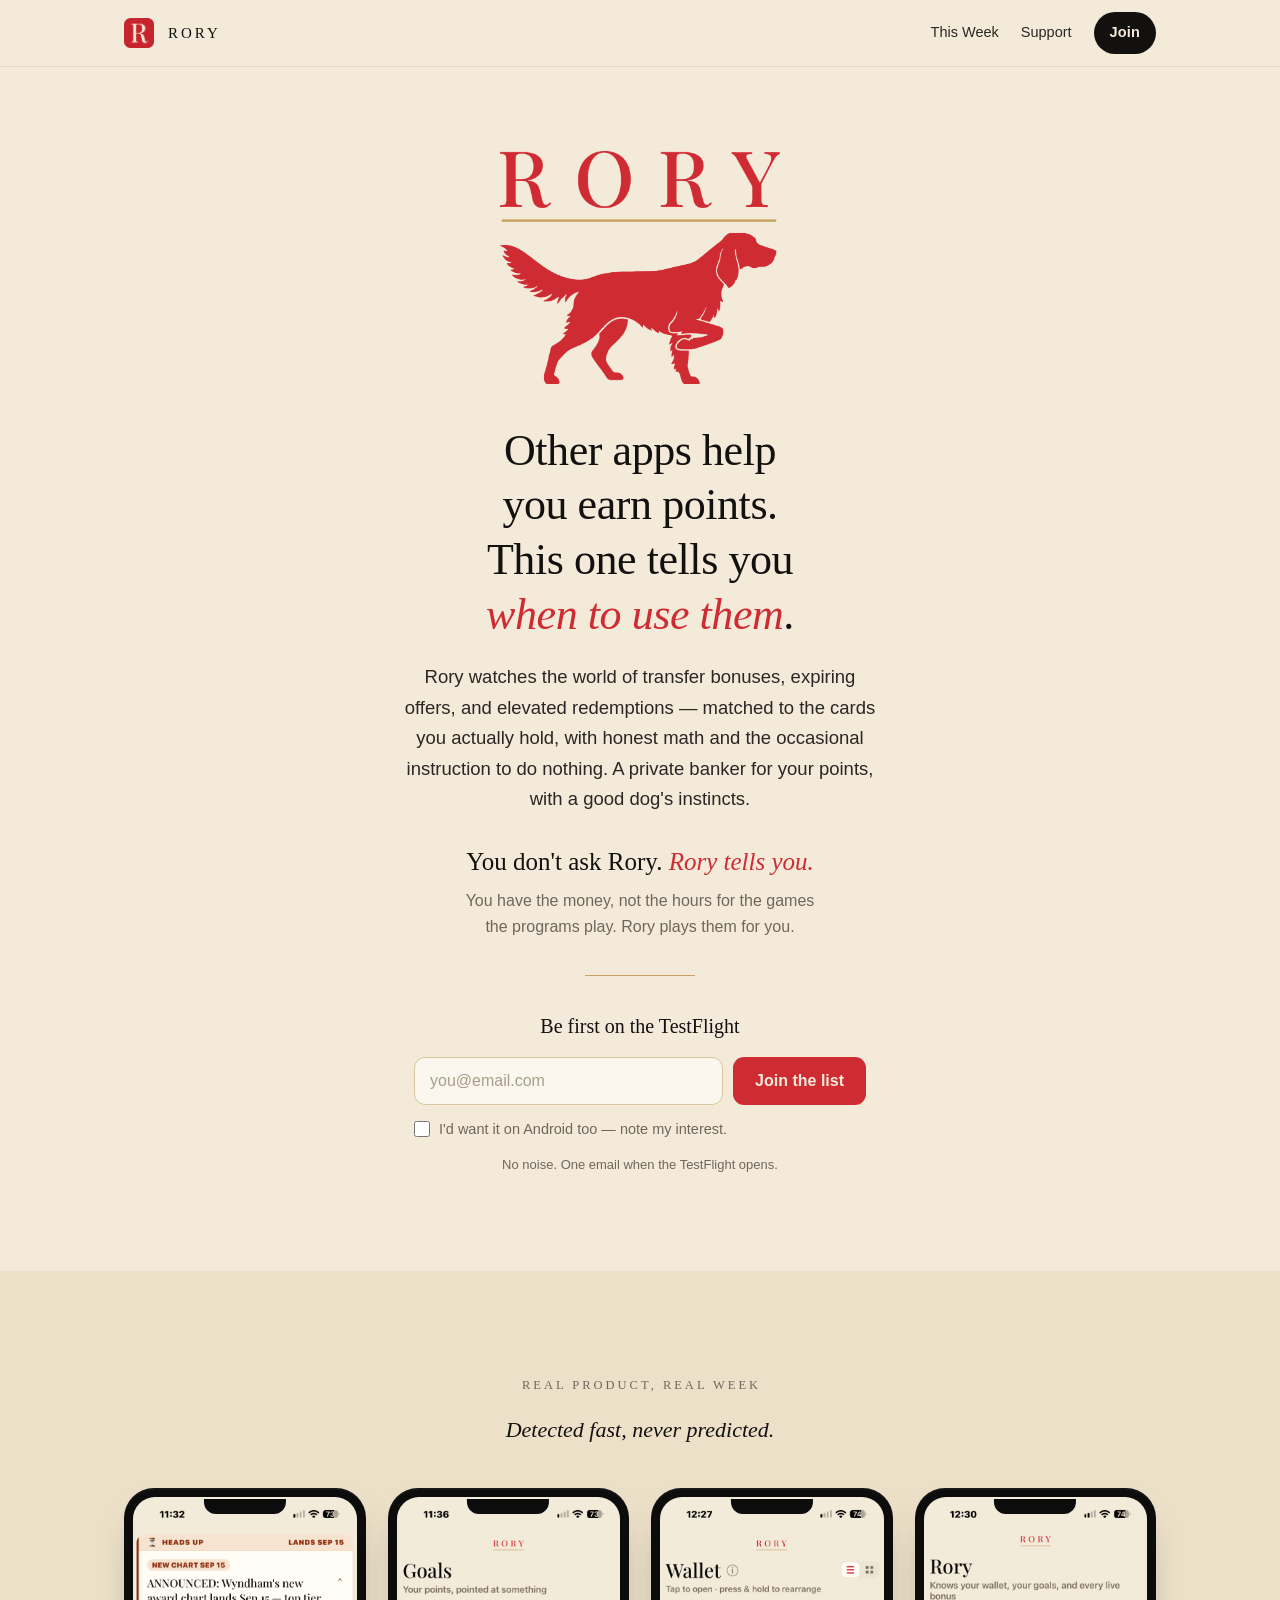
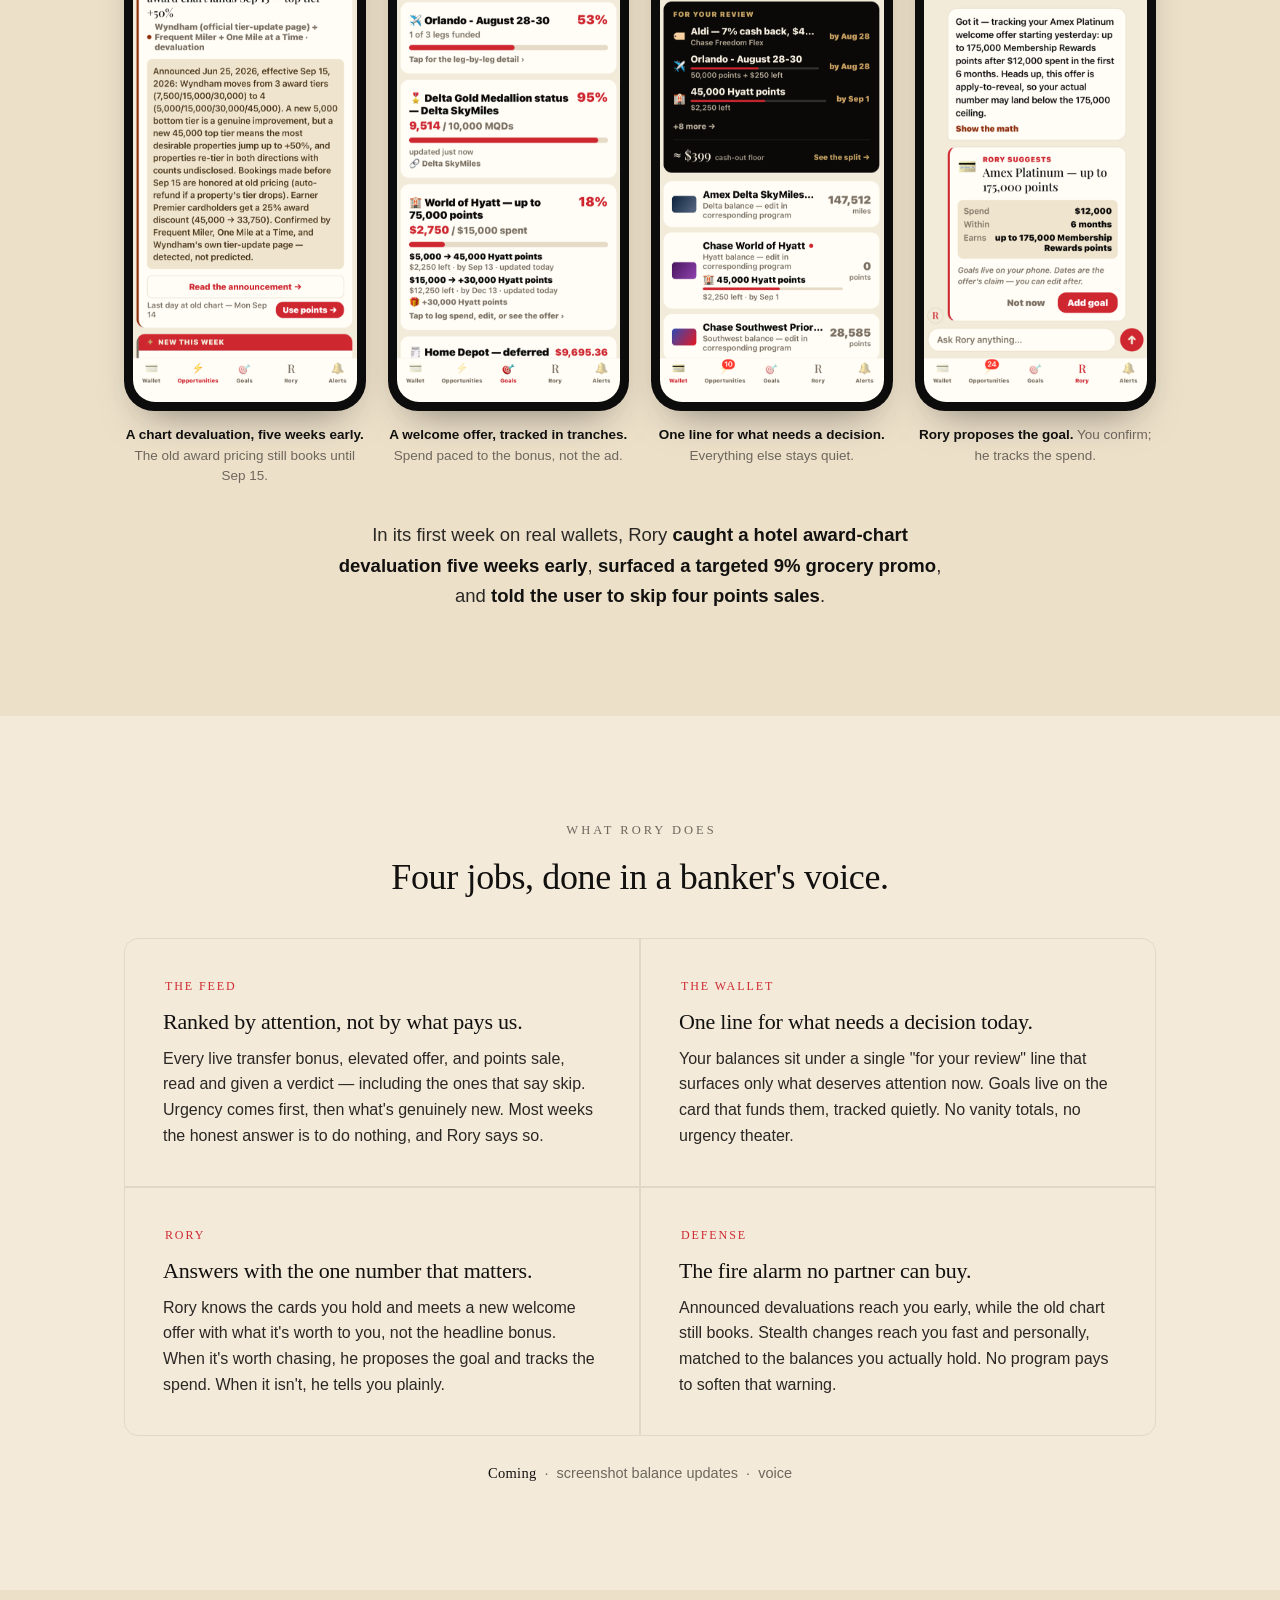
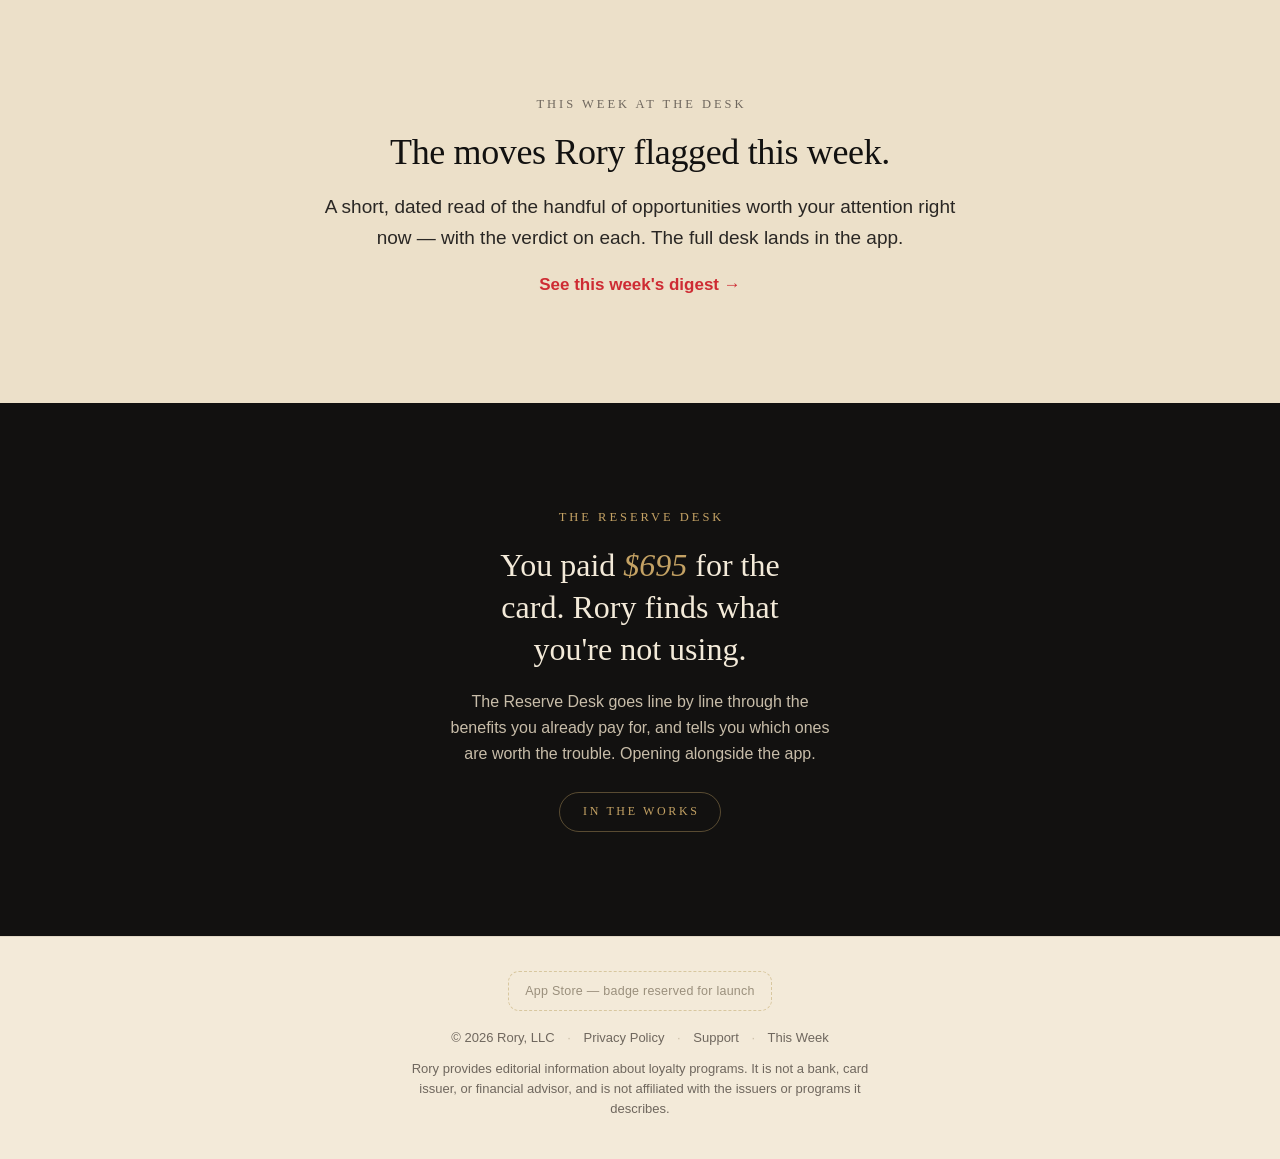
==== index.html @ 973e4d37 "Proof strip: real product screenshots replace the four placeholders Swap the .phone.ph placeholder t" ====
<!doctype html>
<html lang="en">
<head>
<meta charset="utf-8">
<meta name="viewport" content="width=device-width, initial-scale=1">
<script>document.documentElement.className += ' js';</script>
<title>RORY — Other apps help you earn points. This one tells you when to use them.</title>
<meta name="description" content="Rory is a private banker for your credit-card points: one honest line for what needs a decision today, verdicts that include 'skip', and early warning when a program devalues. Coming soon to iPhone.">
<link rel="canonical" href="https://rorypoints.com/">

<!-- Open Graph / social -->
<meta property="og:type" content="website">
<meta property="og:site_name" content="Rory">
<meta property="og:url" content="https://rorypoints.com/">
<meta property="og:title" content="Other apps help you earn points. This one tells you when to use them.">
<meta property="og:description" content="A private banker for your points. Honest verdicts — including the instruction to do nothing — matched to the cards you actually hold.">
<meta property="og:image" content="https://rorypoints.com/assets/crest.png">
<meta property="og:image:alt" content="The RORY crest — an Irish Setter above a gold rule.">
<meta name="twitter:card" content="summary">
<meta name="twitter:title" content="RORY — when to use your points, not just how to earn them">
<meta name="twitter:description" content="Honest, wallet-matched alerts about the best moments to use your points — and when to skip. Coming soon to iPhone.">
<meta name="twitter:image" content="https://rorypoints.com/assets/crest.png">
<meta name="theme-color" content="#F3EAD9">

<link rel="icon" type="image/png" sizes="32x32" href="assets/favicon-32.png">
<link rel="icon" type="image/png" sizes="512x512" href="assets/favicon-512.png">
<link rel="apple-touch-icon" href="assets/apple-touch-icon.png">
<link rel="stylesheet" href="assets/site.css">
</head>
<body>

<header class="topbar">
  <div class="wrap">
    <a class="brandmark" href="/"><img src="assets/favicon-512.png" alt="">Rory</a>
    <nav class="topnav">
      <a class="plain" href="this-week/">This Week</a>
      <a class="plain" href="support.html">Support</a>
      <a class="cta" href="#join">Join</a>
    </nav>
  </div>
</header>

<main>

  <!-- ── Hero ─────────────────────────────────────────────────── -->
  <section class="band hero">
    <div class="wrap">
      <img class="crest" src="assets/crest.png" alt="RORY — the Irish Setter crest">
      <h1>Other apps help you earn points.<br>This one tells you <em>when to use them</em>.</h1>
      <p class="banker">Rory watches the world of transfer bonuses, expiring offers, and elevated redemptions — matched to the cards you actually hold, with honest math and the occasional instruction to do nothing. A private banker for your points, with a good dog's instincts.</p>
      <p class="tell">You don't ask Rory. <em>Rory tells you.</em></p>
      <p class="navigator">You have the money, not the hours for the games the programs play. Rory plays them for you.</p>

      <div class="goldrule"></div>

      <form class="capture" id="join" data-source="hero" novalidate>
        <div class="cap-head">Be first on the TestFlight</div>
        <div class="row">
          <input type="email" name="email" placeholder="you@email.com" autocomplete="email" aria-label="Email address" required>
          <button type="submit">Join the list</button>
        </div>
        <label class="check">
          <input type="checkbox" name="android">
          <span>I'd want it on Android too — note my interest.</span>
        </label>
        <p class="fineprint">No noise. One email when the TestFlight opens.</p>
        <p class="msg" role="status" aria-live="polite"></p>
      </form>
    </div>
  </section>

  <!-- ── Proof strip ──────────────────────────────────────────── -->
  <section class="band band--alt proof reveal" id="proof">
    <div class="wrap">
      <p class="eyebrow" style="text-align:center">Real product, real week</p>
      <p class="fence">Detected fast, never predicted.</p>

      <div class="shots">
        <div class="shot"><figure>
          <div class="phone"><img src="assets/shot-heads-up.png" alt="Rory Heads Up card — Wyndham's new award chart detected five weeks early, top tier up 50%" loading="lazy" width="640" height="1390"></div>
          <figcaption><b>A chart devaluation, five weeks early.</b> The old award pricing still books until Sep&nbsp;15.</figcaption>
        </figure></div>
        <div class="shot"><figure>
          <div class="phone"><img src="assets/shot-goals.png" alt="Rory Goals screen — a World of Hyatt welcome offer tracked as two spend tranches" loading="lazy" width="640" height="1390"></div>
          <figcaption><b>A welcome offer, tracked in tranches.</b> Spend paced to the bonus, not the ad.</figcaption>
        </figure></div>
        <div class="shot"><figure>
          <div class="phone"><img src="assets/shot-wallet.png" alt="Rory Wallet screen — the For Your Review attention stack with a cash-out floor" loading="lazy" width="640" height="1390"></div>
          <figcaption><b>One line for what needs a decision.</b> Everything else stays quiet.</figcaption>
        </figure></div>
        <div class="shot"><figure>
          <div class="phone"><img src="assets/shot-rory.png" alt="Rory chat — Rory proposes an Amex Platinum welcome-offer goal on a ConfirmCard" loading="lazy" width="640" height="1390"></div>
          <figcaption><b>Rory proposes the goal.</b> You confirm; he tracks the spend.</figcaption>
        </figure></div>
      </div>

      <p class="story">In its first week on real wallets, Rory <b>caught a hotel award-chart devaluation five weeks early</b>, <b>surfaced a targeted 9% grocery promo</b>, and <b>told the user to skip four points sales</b>.</p>
    </div>
  </section>

  <!-- ── Feature blocks ───────────────────────────────────────── -->
  <section class="band reveal" id="features">
    <div class="wrap">
      <p class="eyebrow" style="text-align:center">What Rory does</p>
      <h2 style="text-align:center">Four jobs, done in a banker's voice.</h2>

      <div class="features">
        <div class="feature">
          <div class="k">The Feed</div>
          <h3>Ranked by attention, not by what pays us.</h3>
          <p>Every live transfer bonus, elevated offer, and points sale, read and given a verdict — including the ones that say skip. Urgency comes first, then what's genuinely new. Most weeks the honest answer is to do nothing, and Rory says so.</p>
        </div>
        <div class="feature">
          <div class="k">The Wallet</div>
          <h3>One line for what needs a decision today.</h3>
          <p>Your balances sit under a single "for your review" line that surfaces only what deserves attention now. Goals live on the card that funds them, tracked quietly. No vanity totals, no urgency theater.</p>
        </div>
        <div class="feature">
          <div class="k">Rory</div>
          <h3>Answers with the one number that matters.</h3>
          <p>Rory knows the cards you hold and meets a new welcome offer with what it's worth to you, not the headline bonus. When it's worth chasing, he proposes the goal and tracks the spend. When it isn't, he tells you plainly.</p>
        </div>
        <div class="feature">
          <div class="k">Defense</div>
          <h3>The fire alarm no partner can buy.</h3>
          <p>Announced devaluations reach you early, while the old chart still books. Stealth changes reach you fast and personally, matched to the balances you actually hold. No program pays to soften that warning.</p>
        </div>
      </div>

      <p class="soon"><b>Coming</b> &nbsp;·&nbsp; screenshot balance updates &nbsp;·&nbsp; voice</p>
    </div>
  </section>

  <!-- ── This-week band ───────────────────────────────────────── -->
  <section class="band band--alt deskband reveal">
    <div class="wrap">
      <p class="eyebrow">This week at the desk</p>
      <h2>The moves Rory flagged this week.</h2>
      <p class="lede" style="margin:0 auto">A short, dated read of the handful of opportunities worth your attention right now — with the verdict on each. The full desk lands in the app.</p>
      <a class="go" href="this-week/">See this week's digest →</a>
    </div>
  </section>

  <!-- ── Reserve Desk tease ───────────────────────────────────── -->
  <section class="band band--ink reserve reveal">
    <div class="wrap">
      <p class="eyebrow">The Reserve Desk</p>
      <p class="receipt">You paid <em>$695</em> for the card. Rory finds what you're not using.</p>
      <p class="note">The Reserve Desk goes line by line through the benefits you already pay for, and tells you which ones are worth the trouble. Opening alongside the app.</p>
      <span class="tag">In the works</span>
    </div>
  </section>

</main>

<footer>
  <div class="badge-slot" aria-hidden="true">App Store — badge reserved for launch</div>
  <div class="links">
    &copy; 2026 Rory, LLC
    <span class="sep">·</span> <a href="privacy.html">Privacy Policy</a>
    <span class="sep">·</span> <a href="support.html">Support</a>
    <span class="sep">·</span> <a href="this-week/">This Week</a>
  </div>
  <p class="disclaimer">Rory provides editorial information about loyalty programs. It is not a bank, card issuer, or financial advisor, and is not affiliated with the issuers or programs it describes.</p>
</footer>

<script src="assets/site.js"></script>
</body>
</html>
---- assets/site.css ----
/* Rory — rorypoints.com shared styles (site v2).
   Palette is the sealed brand set (do not recolor brand elements): crimson / ink / cream / gold.
   One committed light look, matching the brand book and the app. Banker voice, quiet confidence. */

:root{
  --crimson:#CE2B33; --crimson-deep:#A81F26;
  --ink:#121110; --cream:#F3EAD9; --cream-2:#ECE0C9; --paper:#FBF7EE;
  --gold:#C4A264; --gold-line:#D8C79F;
  --body:#2a2724; --muted:#6f675e; --line:#e2d8c6;
  --amber:#8A5E10; --amber-bg:#F7E8C6; --amber-line:#E4C783;
  --green:#3f6b46;
  --serif:'Didot','Bodoni 72','Bodoni MT','Playfair Display',Georgia,serif;
  --sans:-apple-system,BlinkMacSystemFont,'Helvetica Neue','Segoe UI',Arial,sans-serif;
  --wrap:1080px; --read:62ch;
  --r:14px;
}

*{box-sizing:border-box;margin:0;padding:0}
html{-webkit-text-size-adjust:100%}
body{
  background:var(--cream);color:var(--body);
  font-family:var(--sans);font-size:17px;line-height:1.65;
  -webkit-font-smoothing:antialiased;text-rendering:optimizeLegibility;
  display:flex;flex-direction:column;min-height:100vh;
}
img{max-width:100%;display:block}
a{color:var(--crimson);text-decoration:none}
a:hover{text-decoration:underline}
:focus-visible{outline:2.5px solid var(--crimson);outline-offset:2px;border-radius:4px}

/* ── Rhythm helpers ─────────────────────────────────────────────── */
.wrap{width:100%;max-width:var(--wrap);margin:0 auto;padding:0 24px}
.band{padding:clamp(56px,9vw,104px) 0}
.band--alt{background:var(--cream-2)}
.band--ink{background:var(--ink);color:#e9e0d1}
.eyebrow{font-family:var(--serif);letter-spacing:.24em;text-indent:.24em;
  text-transform:uppercase;font-size:12.5px;color:var(--muted);margin-bottom:16px}
.band--ink .eyebrow{color:var(--gold)}
h1,h2,h3{font-family:var(--serif);font-weight:400;color:var(--ink);line-height:1.22;
  text-wrap:balance;letter-spacing:-.01em}
.band--ink h2,.band--ink h3{color:#F3EAD9}
h2{font-size:clamp(25px,3.7vw,36px);margin-bottom:16px}
h3{font-size:clamp(19px,2.3vw,22px);margin-bottom:8px}
em{font-style:italic;color:var(--crimson)}
.band--ink em{color:var(--gold)}
.lede{font-size:clamp(16px,2vw,19px);max-width:var(--read);color:var(--body)}
.band--ink .lede{color:#d8cdba}

/* ── Top bar ────────────────────────────────────────────────────── */
.topbar{position:sticky;top:0;z-index:20;background:rgba(243,234,217,.86);
  backdrop-filter:saturate(1.1) blur(8px);border-bottom:1px solid var(--line)}
.topbar .wrap{display:flex;align-items:center;justify-content:space-between;
  gap:16px;padding-top:12px;padding-bottom:12px}
.brandmark{display:flex;align-items:center;gap:11px;color:var(--ink);font-family:var(--serif);
  letter-spacing:.2em;text-indent:.2em;font-size:15px;text-transform:uppercase}
.brandmark:hover{text-decoration:none}
.brandmark img{width:30px;height:auto}
.topnav{display:flex;align-items:center;gap:22px;font-size:14.5px}
.topnav a{color:var(--body)}
.topnav .cta{background:var(--ink);color:var(--cream);padding:9px 16px;border-radius:999px;
  font-weight:600;letter-spacing:.01em}
.topnav .cta:hover{background:#000;text-decoration:none}
@media(max-width:560px){.topnav .plain{display:none}}

/* ── Hero ───────────────────────────────────────────────────────── */
.hero{text-align:center;padding:clamp(48px,8vw,84px) 0 clamp(40px,6vw,64px)}
.hero .crest{width:min(280px,66vw);margin:0 auto clamp(28px,4vw,40px)}
.hero h1{font-size:clamp(28px,5vw,44px);line-height:1.24;margin:0 auto 20px;max-width:16ch}
.hero .banker{max-width:46ch;margin:0 auto;color:var(--body);font-size:clamp(16px,2.2vw,18.5px)}
.hero .tell{font-family:var(--serif);font-size:clamp(19px,3vw,25px);color:var(--ink);
  margin:26px auto 6px;max-width:30ch;text-wrap:balance}
.hero .tell em{font-style:italic;color:var(--crimson)}
.hero .navigator{max-width:40ch;margin:0 auto 4px;color:var(--muted);font-size:16px}
.goldrule{width:110px;height:1px;background:var(--gold);margin:34px auto}

/* ── Capture form ───────────────────────────────────────────────── */
.capture{max-width:452px;margin:0 auto;text-align:left}
.capture .cap-head{font-family:var(--serif);font-size:20px;color:var(--ink);
  text-align:center;margin-bottom:14px}
.capture .row{display:flex;gap:10px}
.capture input[type=email]{flex:1;min-width:0;font-family:var(--sans);font-size:16px;
  padding:14px 15px;border:1px solid var(--gold-line);border-radius:11px;background:var(--paper);
  color:var(--ink)}
.capture input[type=email]::placeholder{color:#a99e8c}
.capture input[type=email]:focus{outline:none;border-color:var(--crimson);
  box-shadow:0 0 0 3px rgba(206,43,51,.14)}
.capture button{white-space:nowrap;font-family:var(--sans);font-weight:600;font-size:16px;
  color:var(--cream);background:var(--crimson);border:0;border-radius:11px;padding:14px 22px;
  cursor:pointer;transition:background .15s ease}
.capture button:hover{background:var(--crimson-deep)}
.capture button:disabled{opacity:.55;cursor:default}
.capture .check{display:flex;align-items:flex-start;gap:9px;margin-top:13px;
  font-size:14.5px;color:var(--muted);cursor:pointer}
.capture .check input{margin-top:3px;accent-color:var(--crimson);width:16px;height:16px;flex:none}
.capture .fineprint{font-size:13px;color:var(--muted);text-align:center;margin-top:12px}
.capture .msg{margin-top:14px;font-size:15px;text-align:center;min-height:1.2em}
.capture .msg.ok{color:var(--green);font-weight:600}
.capture .msg.err{color:var(--crimson-deep)}
.capture.done .row,.capture.done .check,.capture.done .fineprint{display:none}
@media(max-width:460px){.capture .row{flex-direction:column}}

/* ── Proof strip ────────────────────────────────────────────────── */
.proof .fence{font-family:var(--serif);font-style:italic;font-size:clamp(18px,2.6vw,22px);
  color:var(--ink);text-align:center;margin:0 auto 6px}
.shots{display:grid;grid-template-columns:repeat(4,1fr);gap:22px;margin:40px 0 8px}
@media(max-width:900px){.shots{grid-template-columns:repeat(2,1fr);gap:26px}}
@media(max-width:480px){.shots{grid-template-columns:1fr;max-width:300px;margin-inline:auto}}
.shot figure{display:flex;flex-direction:column;gap:0}
.phone{position:relative;border-radius:30px;background:#0c0c0c;padding:9px;
  box-shadow:0 20px 40px -22px rgba(18,17,16,.55),0 2px 0 rgba(255,255,255,.04) inset;
  aspect-ratio:9/19.5;overflow:hidden}
.phone::before{content:"";position:absolute;top:11px;left:50%;transform:translateX(-50%);
  width:34%;height:15px;background:#0c0c0c;border-radius:0 0 12px 12px;z-index:2}
.phone img{width:100%;height:100%;object-fit:cover;border-radius:22px;background:var(--cream)}
/* Placeholder shown until the real screenshot PNG is dropped in */
.phone.ph{display:flex;align-items:center;justify-content:center;text-align:center}
.phone.ph span{color:#8d8371;font-size:12.5px;line-height:1.5;padding:0 16px;
  font-family:var(--sans);letter-spacing:.02em}
.shot figcaption{margin-top:14px;font-size:13.5px;color:var(--muted);text-align:center;
  line-height:1.5}
.shot figcaption b{color:var(--ink);font-weight:600;font-family:var(--sans)}
.story{max-width:var(--read);margin:34px auto 0;text-align:center;
  font-size:clamp(16px,2.1vw,18.5px);color:var(--body)}
.story b{color:var(--ink);font-weight:600}

/* ── Feature blocks ─────────────────────────────────────────────── */
.features{display:grid;grid-template-columns:1fr 1fr;gap:2px;background:var(--line);
  border:1px solid var(--line);border-radius:var(--r);overflow:hidden;margin-top:38px}
@media(max-width:720px){.features{grid-template-columns:1fr}}
.feature{background:var(--cream);padding:clamp(26px,3.4vw,38px)}
.band--alt .feature{background:var(--cream-2)}
.feature .k{font-family:var(--serif);letter-spacing:.16em;text-indent:.16em;text-transform:uppercase;
  font-size:12px;color:var(--crimson);margin-bottom:12px}
.feature h3{margin-bottom:10px}
.feature p{color:var(--body);font-size:16px;line-height:1.6}
.soon{margin-top:26px;text-align:center;font-size:14.5px;color:var(--muted)}
.soon b{color:var(--ink);font-family:var(--serif);letter-spacing:.02em;font-weight:400}

/* ── Digest link band ───────────────────────────────────────────── */
.deskband{text-align:center}
.deskband .go{display:inline-block;margin-top:18px;font-weight:600}

/* ── Reserve Desk tease ─────────────────────────────────────────── */
.reserve{text-align:center}
.reserve .receipt{font-family:var(--serif);font-size:clamp(22px,3.4vw,32px);color:#F3EAD9;
  line-height:1.32;max-width:20ch;margin:0 auto 18px}
.reserve .receipt em{color:var(--gold);font-style:italic}
.reserve .note{color:#c8bda9;max-width:44ch;margin:0 auto;font-size:16px}
.reserve .tag{display:inline-block;margin-top:24px;font-family:var(--serif);letter-spacing:.22em;
  text-indent:.22em;text-transform:uppercase;font-size:12px;color:var(--gold);
  border:1px solid rgba(196,162,100,.4);border-radius:999px;padding:9px 20px}

/* ── Footer ─────────────────────────────────────────────────────── */
footer{margin-top:auto;text-align:center;padding:30px 24px 40px;color:var(--muted);
  font-size:13px;border-top:1px solid var(--line);background:var(--cream)}
footer .links{margin-bottom:10px}
footer a{color:var(--muted)}
footer .sep{margin:0 9px;color:#cbbfa9}
footer .badge-slot{display:inline-flex;align-items:center;gap:8px;margin:4px auto 16px;
  padding:9px 16px;border:1px dashed var(--gold-line);border-radius:11px;color:#9a8f7c;
  font-size:12.5px;letter-spacing:.02em}
footer .disclaimer{max-width:66ch;margin:8px auto 0;line-height:1.55}

/* ── Digest page specifics ──────────────────────────────────────── */
.digest-head{text-align:center}
.digest-head .dateline{font-family:var(--serif);letter-spacing:.16em;text-indent:.16em;
  text-transform:uppercase;font-size:12.5px;color:var(--muted);margin-top:10px}
.rows{max-width:760px;margin:34px auto 0;display:flex;flex-direction:column;gap:2px;
  border:1px solid var(--line);border-radius:var(--r);overflow:hidden;background:var(--line)}
.drow{background:var(--paper);padding:22px clamp(18px,3vw,26px)}
.drow .top{display:flex;align-items:baseline;justify-content:space-between;gap:14px;flex-wrap:wrap}
.pill{font-family:var(--sans);font-size:11px;font-weight:700;letter-spacing:.06em;
  text-transform:uppercase;color:var(--muted);background:var(--cream-2);border-radius:999px;
  padding:5px 11px;white-space:nowrap}
.pill.def{color:var(--amber);background:var(--amber-bg);border:1px solid var(--amber-line)}
.drow h3{font-size:18.5px;margin:0;flex:1;min-width:60%;line-height:1.32}
.drow .verdict{margin-top:10px;font-size:15.5px;color:var(--body);line-height:1.6}
.drow .verdict .label{font-family:var(--serif);font-style:italic;color:var(--crimson);
  margin-right:6px}
.drow .meta{margin-top:12px;display:flex;gap:16px;flex-wrap:wrap;align-items:center;
  font-size:13px;color:var(--muted)}
.drow .meta a{font-weight:600}
.morerow{background:var(--cream-2);padding:20px 26px;text-align:center;font-size:15.5px;color:var(--body)}
.morerow b{color:var(--ink)}
.watchline{max-width:760px;margin:16px auto 0;padding:0 6px;font-size:14.5px;color:var(--muted);
  text-align:center}
.watchline b{color:var(--ink);font-weight:600}
.ftc{max-width:680px;margin:26px auto 0;font-size:12.5px;color:var(--muted);line-height:1.55;
  text-align:center;border-top:1px solid var(--line);padding-top:18px}

/* ── Motion (subtle, opt-out honored) ───────────────────────────────
   Hidden ONLY when JS is present (html.js) — so no-JS visitors and crawlers
   always see fully rendered content. Reduced-motion users are never hidden. */
@media(prefers-reduced-motion:no-preference){
  html.js .reveal{opacity:0;transform:translateY(14px);transition:opacity .6s ease,transform .6s ease}
  html.js .reveal.in{opacity:1;transform:none}
}
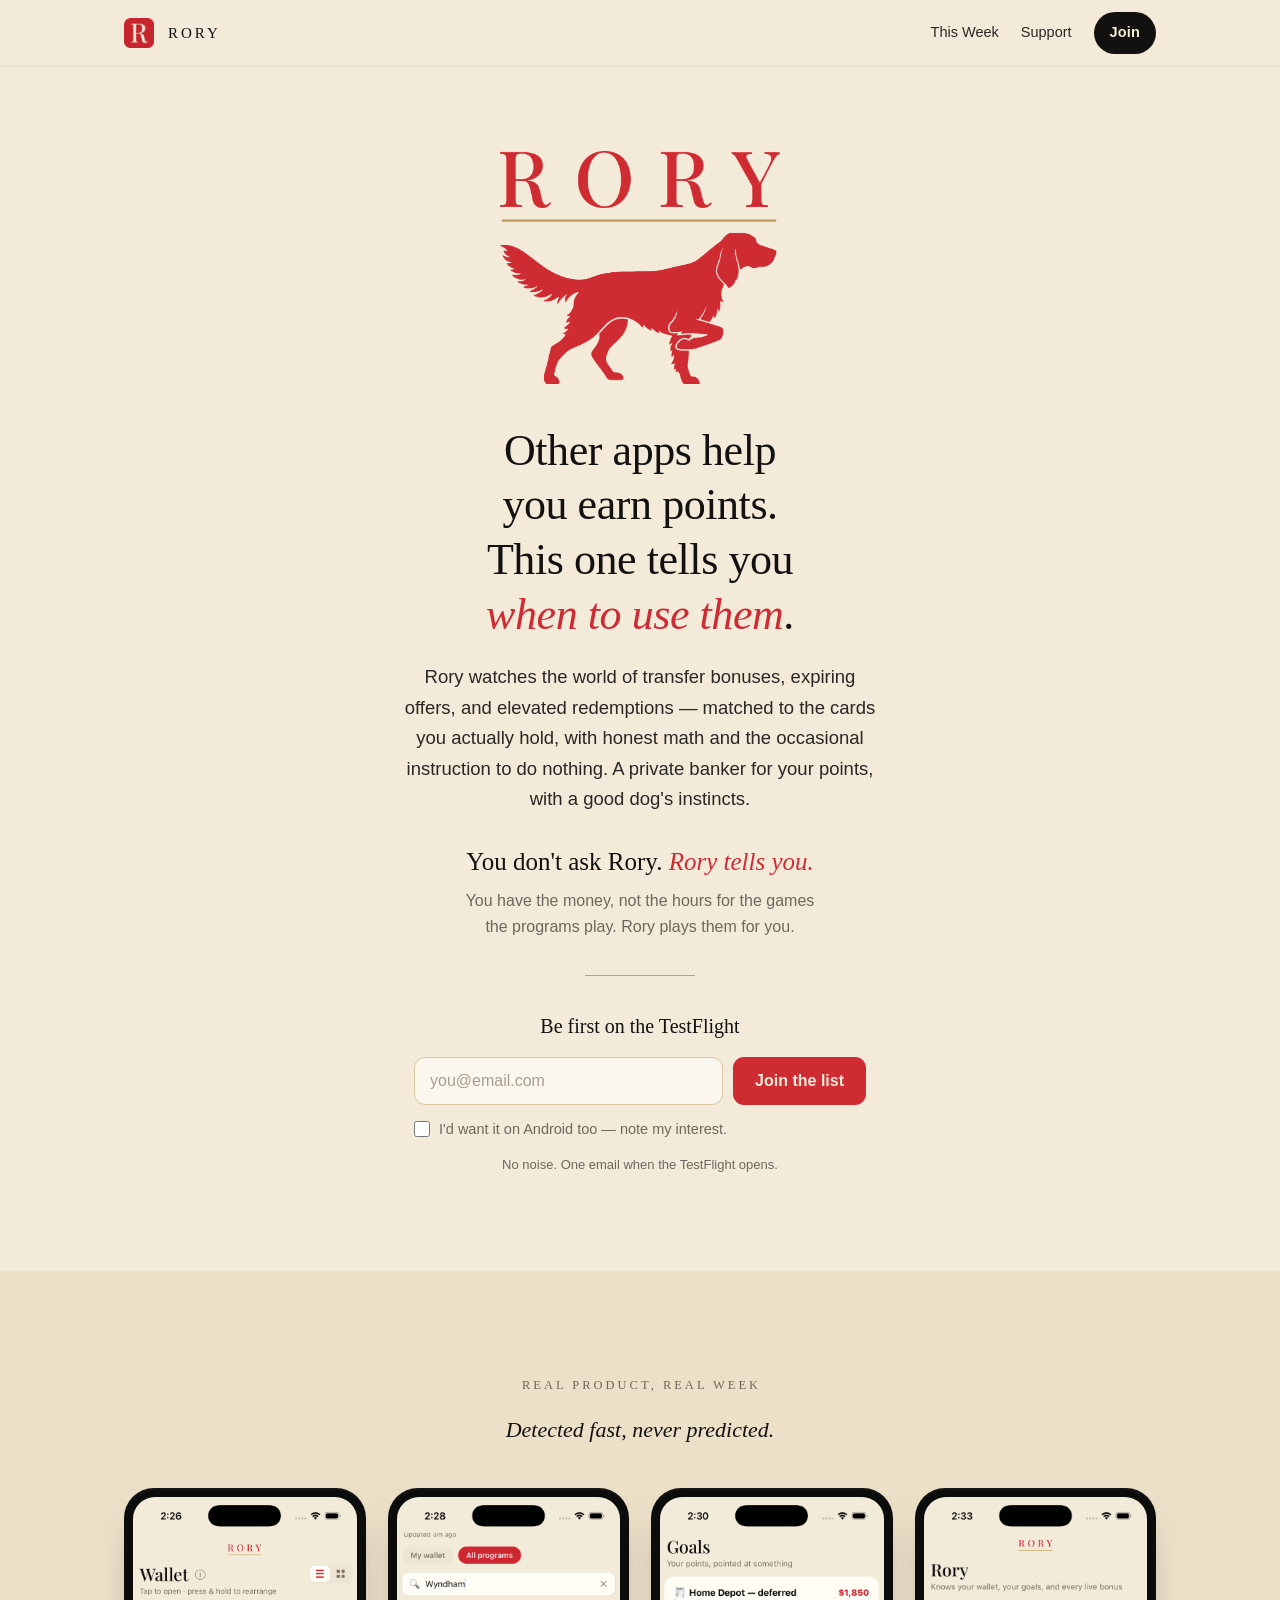
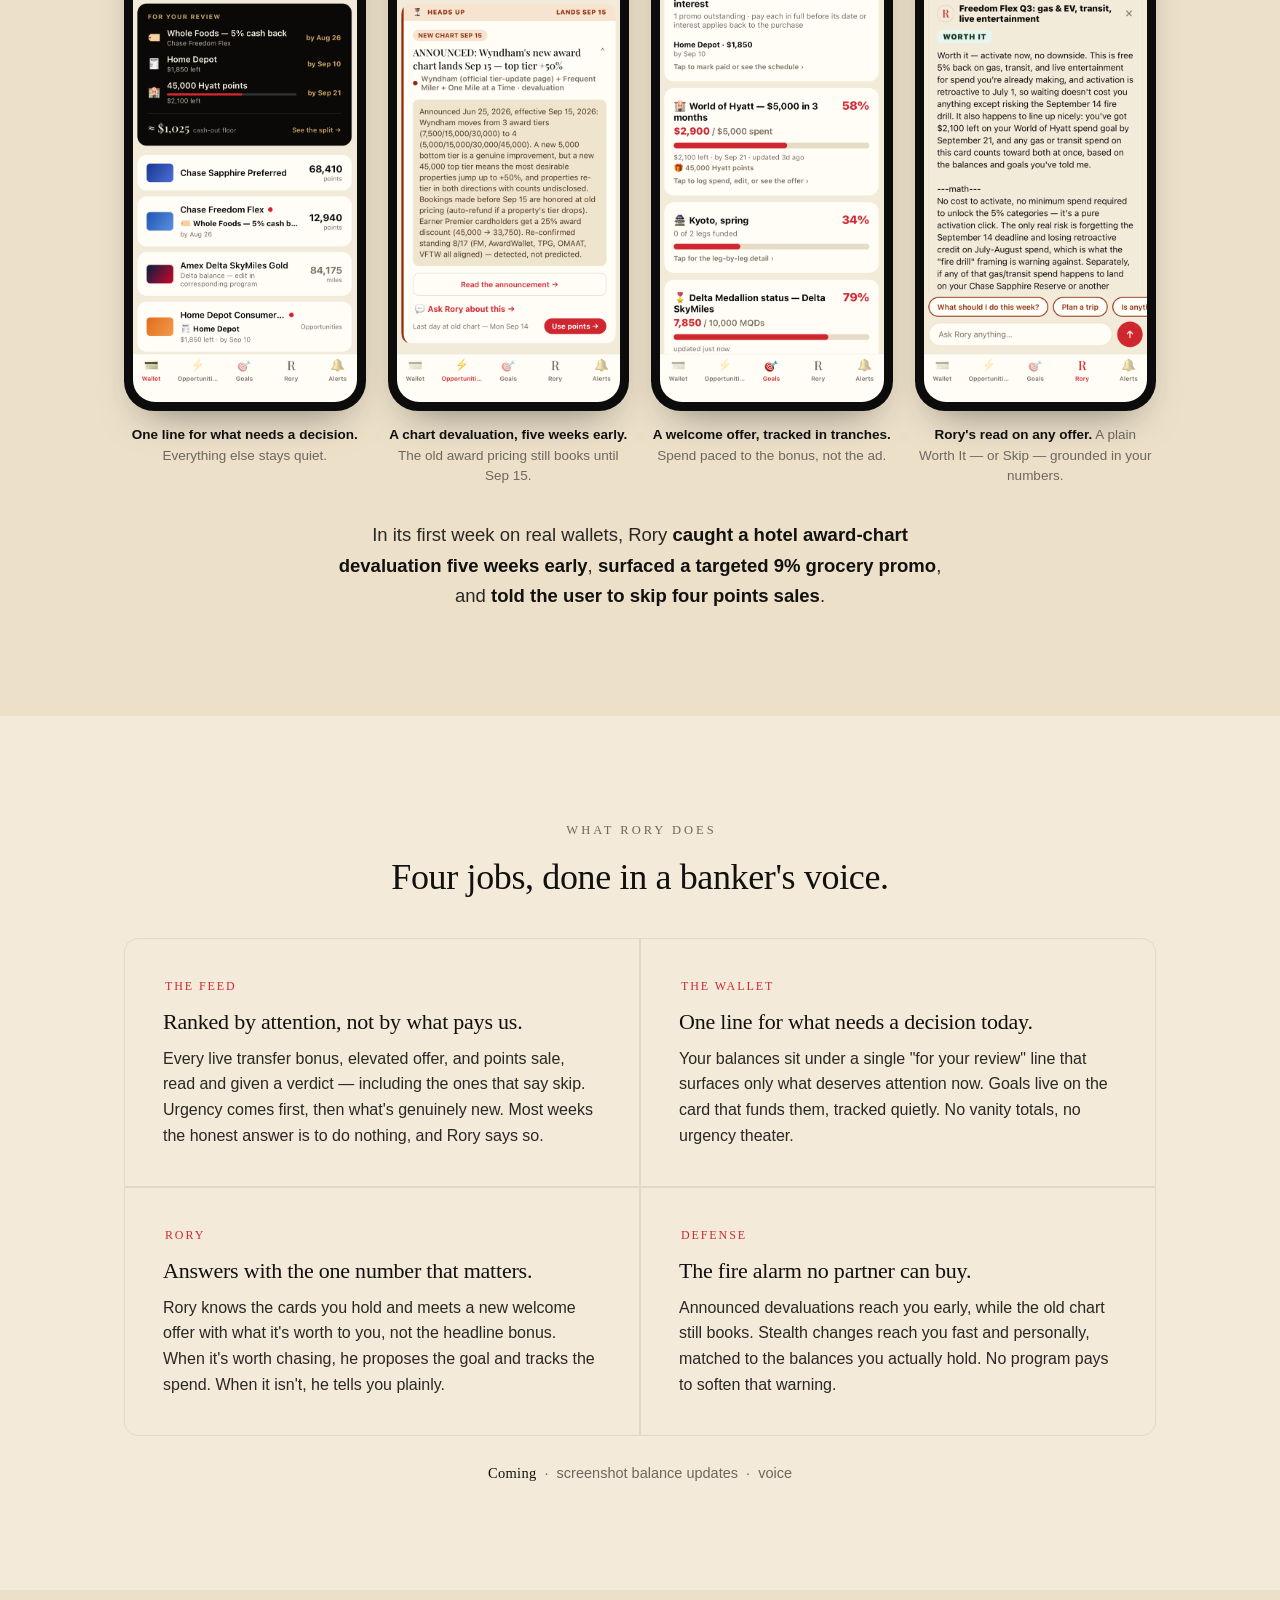
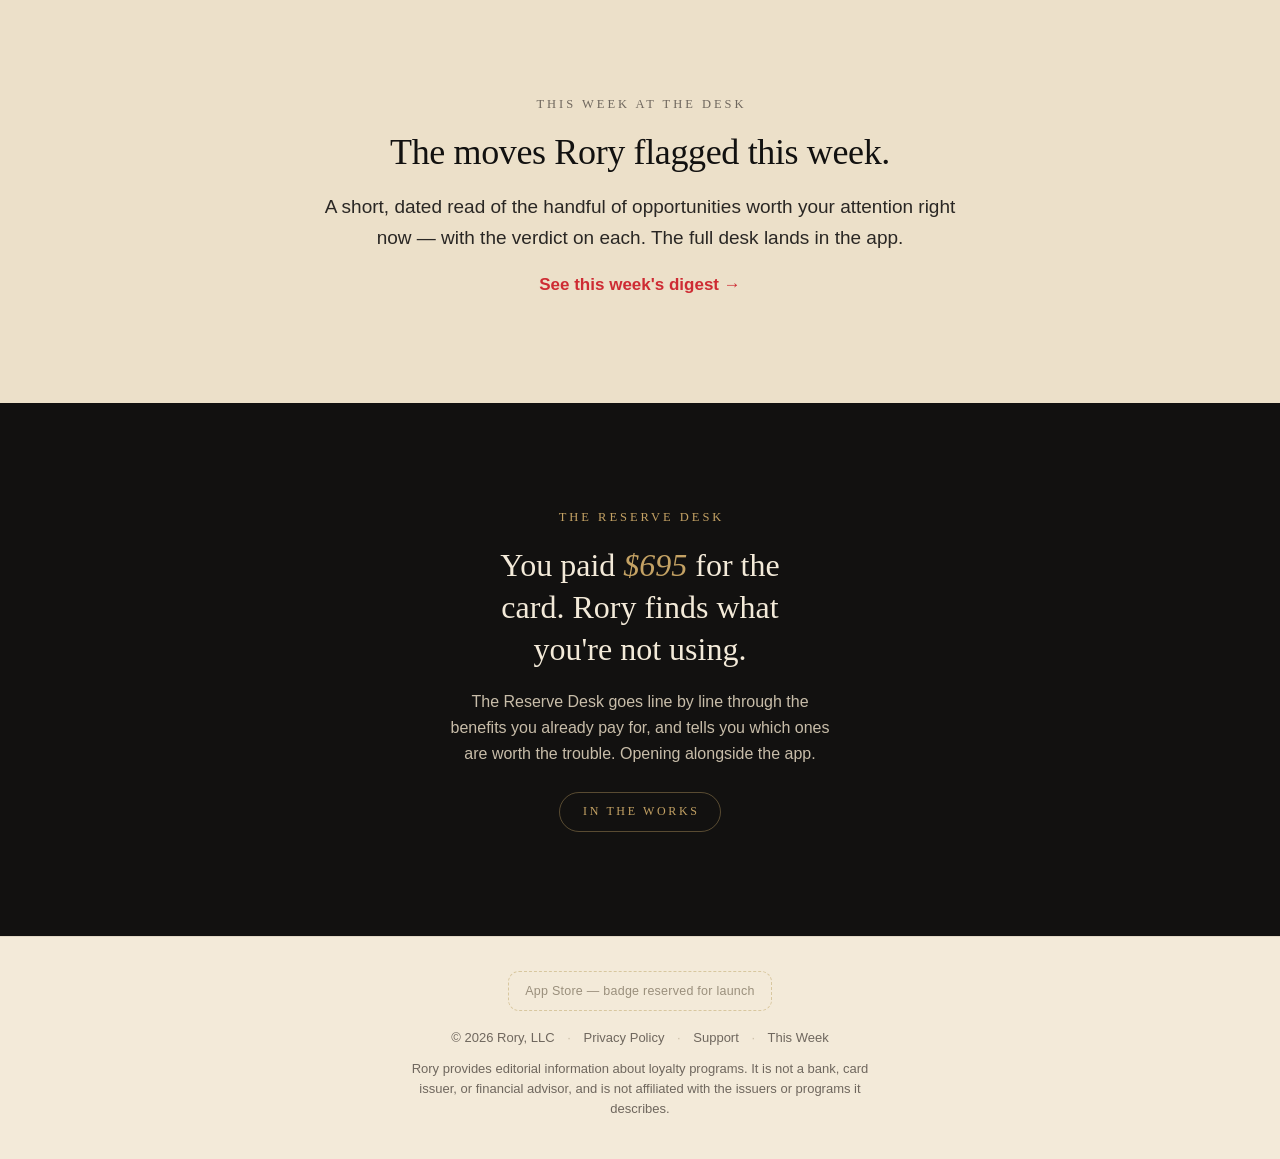
==== commit ae6ccbf1: "Proof strip: refresh screenshots to the beta.4 demo wallet Replace all four proof-strip screenshots " ====
--- a/index.html
+++ b/index.html
@@ -77,20 +77,20 @@
 
       <div class="shots">
         <div class="shot"><figure>
+          <div class="phone"><img src="assets/shot-wallet.png" alt="Rory Wallet screen — the For Your Review attention stack with a cash-out floor" loading="lazy" width="640" height="1390"></div>
+          <figcaption><b>One line for what needs a decision.</b> Everything else stays quiet.</figcaption>
+        </figure></div>
+        <div class="shot"><figure>
           <div class="phone"><img src="assets/shot-heads-up.png" alt="Rory Heads Up card — Wyndham's new award chart detected five weeks early, top tier up 50%" loading="lazy" width="640" height="1390"></div>
           <figcaption><b>A chart devaluation, five weeks early.</b> The old award pricing still books until Sep&nbsp;15.</figcaption>
         </figure></div>
         <div class="shot"><figure>
-          <div class="phone"><img src="assets/shot-goals.png" alt="Rory Goals screen — a World of Hyatt welcome offer tracked as two spend tranches" loading="lazy" width="640" height="1390"></div>
+          <div class="phone"><img src="assets/shot-goals.png" alt="Rory Goals screen — a Home Depot deferred-interest payoff, a World of Hyatt welcome-offer spend goal, and a Delta status tracker" loading="lazy" width="640" height="1390"></div>
           <figcaption><b>A welcome offer, tracked in tranches.</b> Spend paced to the bonus, not the ad.</figcaption>
         </figure></div>
         <div class="shot"><figure>
-          <div class="phone"><img src="assets/shot-wallet.png" alt="Rory Wallet screen — the For Your Review attention stack with a cash-out floor" loading="lazy" width="640" height="1390"></div>
-          <figcaption><b>One line for what needs a decision.</b> Everything else stays quiet.</figcaption>
-        </figure></div>
-        <div class="shot"><figure>
-          <div class="phone"><img src="assets/shot-rory.png" alt="Rory chat — Rory proposes an Amex Platinum welcome-offer goal on a ConfirmCard" loading="lazy" width="640" height="1390"></div>
-          <figcaption><b>Rory proposes the goal.</b> You confirm; he tracks the spend.</figcaption>
+          <div class="phone"><img src="assets/shot-rory.png" alt="Rory chat — a Worth It verdict on a Freedom Flex 5% quarter, grounded in the user's own goals" loading="lazy" width="640" height="1390"></div>
+          <figcaption><b>Rory's read on any offer.</b> A plain Worth&nbsp;It — or Skip — grounded in your numbers.</figcaption>
         </figure></div>
       </div>
 
--- a/assets/site.css
+++ b/assets/site.css
@@ -109,8 +109,7 @@
 .phone{position:relative;border-radius:30px;background:#0c0c0c;padding:9px;
   box-shadow:0 20px 40px -22px rgba(18,17,16,.55),0 2px 0 rgba(255,255,255,.04) inset;
   aspect-ratio:9/19.5;overflow:hidden}
-.phone::before{content:"";position:absolute;top:11px;left:50%;transform:translateX(-50%);
-  width:34%;height:15px;background:#0c0c0c;border-radius:0 0 12px 12px;z-index:2}
+/* No CSS notch — the screenshots are real iOS captures that already show the Dynamic Island. */
 .phone img{width:100%;height:100%;object-fit:cover;border-radius:22px;background:var(--cream)}
 /* Placeholder shown until the real screenshot PNG is dropped in */
 .phone.ph{display:flex;align-items:center;justify-content:center;text-align:center}
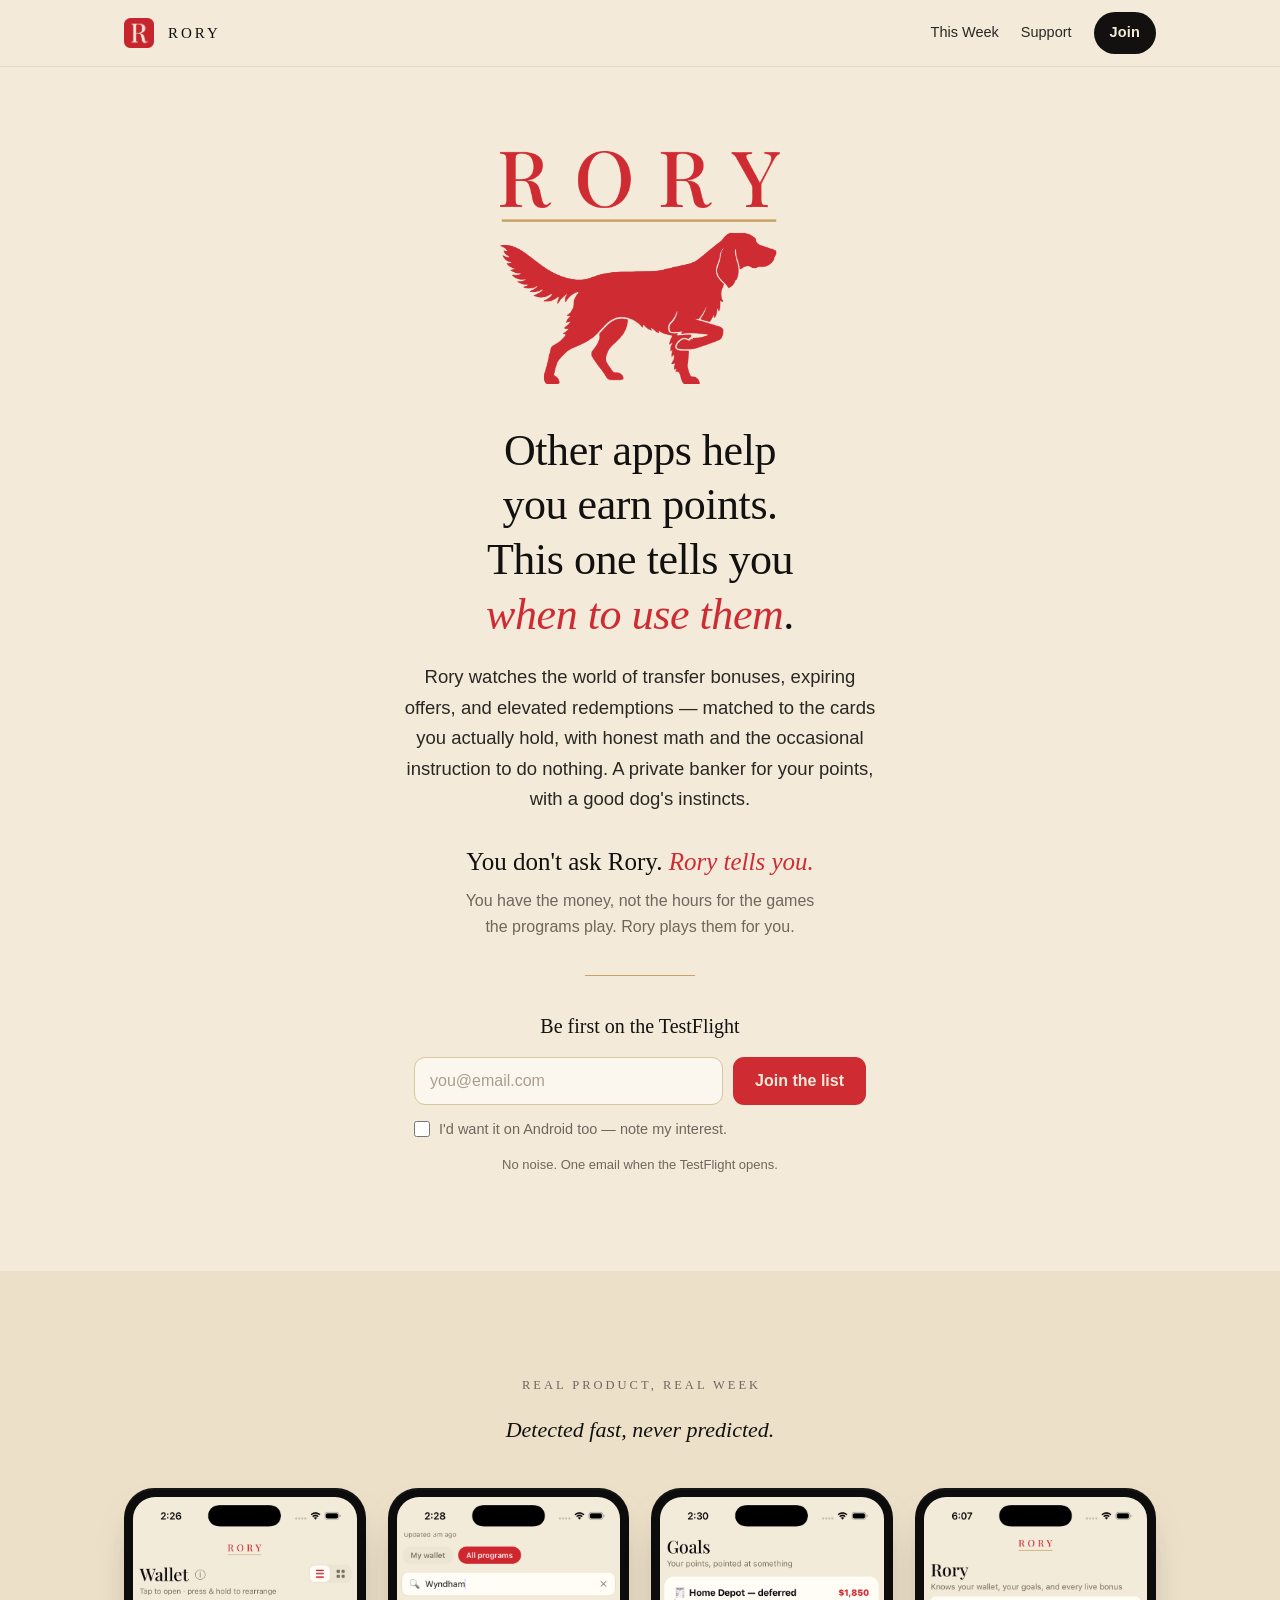
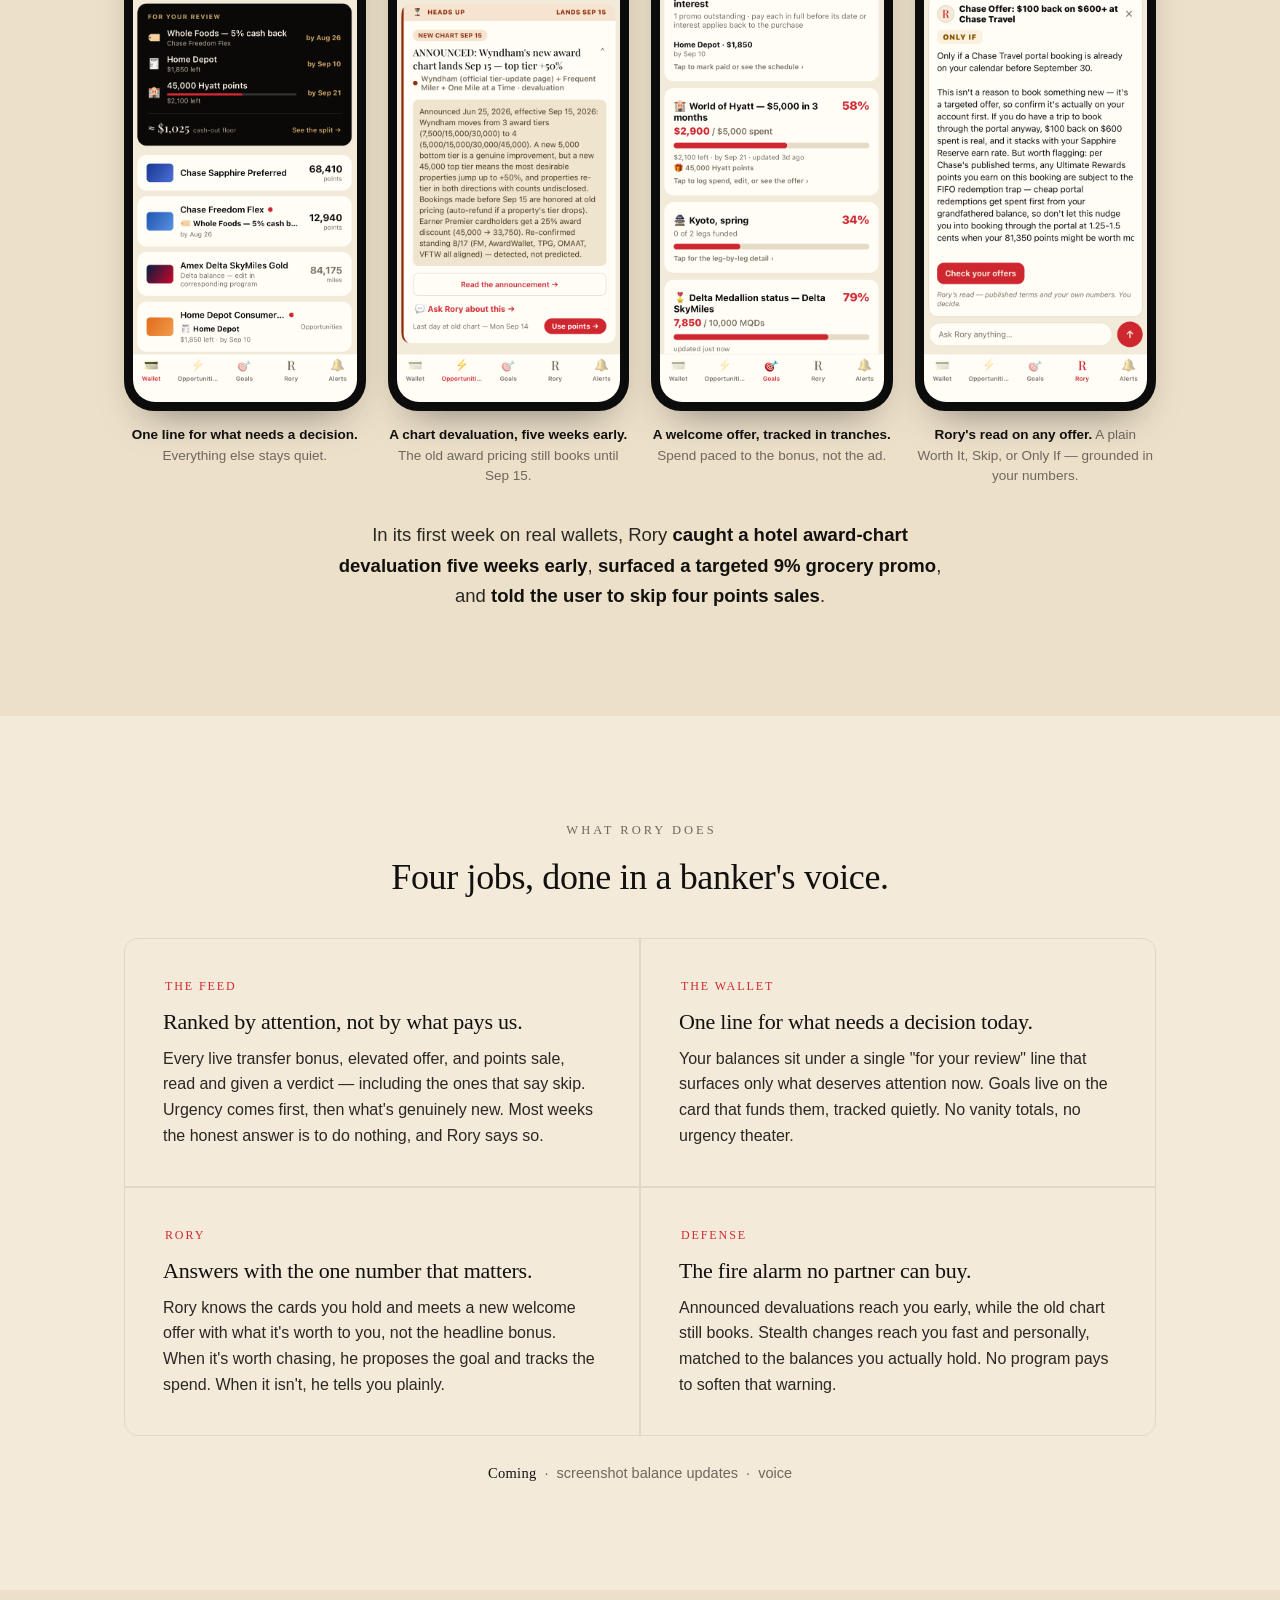
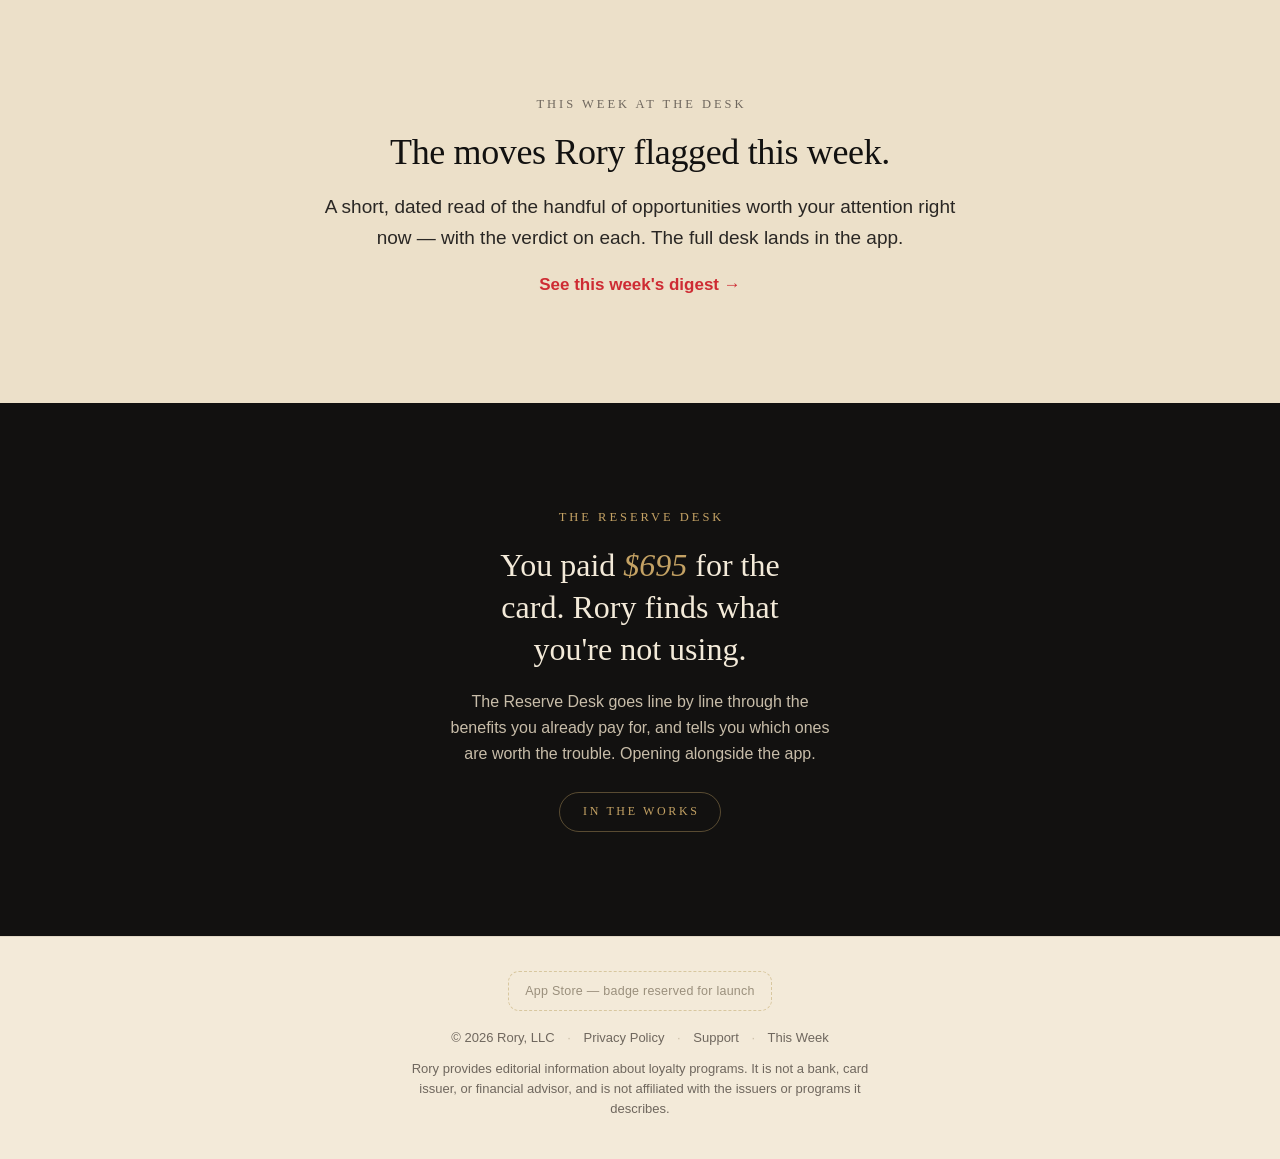
==== commit 3f82f42b: "Proof strip: corrected Rory verdict shot (Only If, no ---math--- leak) Replace shot-rory.png with th" ====
--- a/index.html
+++ b/index.html
@@ -89,8 +89,8 @@
           <figcaption><b>A welcome offer, tracked in tranches.</b> Spend paced to the bonus, not the ad.</figcaption>
         </figure></div>
         <div class="shot"><figure>
-          <div class="phone"><img src="assets/shot-rory.png" alt="Rory chat — a Worth It verdict on a Freedom Flex 5% quarter, grounded in the user's own goals" loading="lazy" width="640" height="1390"></div>
-          <figcaption><b>Rory's read on any offer.</b> A plain Worth&nbsp;It — or Skip — grounded in your numbers.</figcaption>
+          <div class="phone"><img src="assets/shot-rory.png" alt="Rory chat — an Only If verdict on a Chase Travel offer, grounded in the user's own points and flagging Chase's FIFO redemption trap" loading="lazy" width="640" height="1390"></div>
+          <figcaption><b>Rory's read on any offer.</b> A plain Worth&nbsp;It, Skip, or Only&nbsp;If — grounded in your numbers.</figcaption>
         </figure></div>
       </div>
 
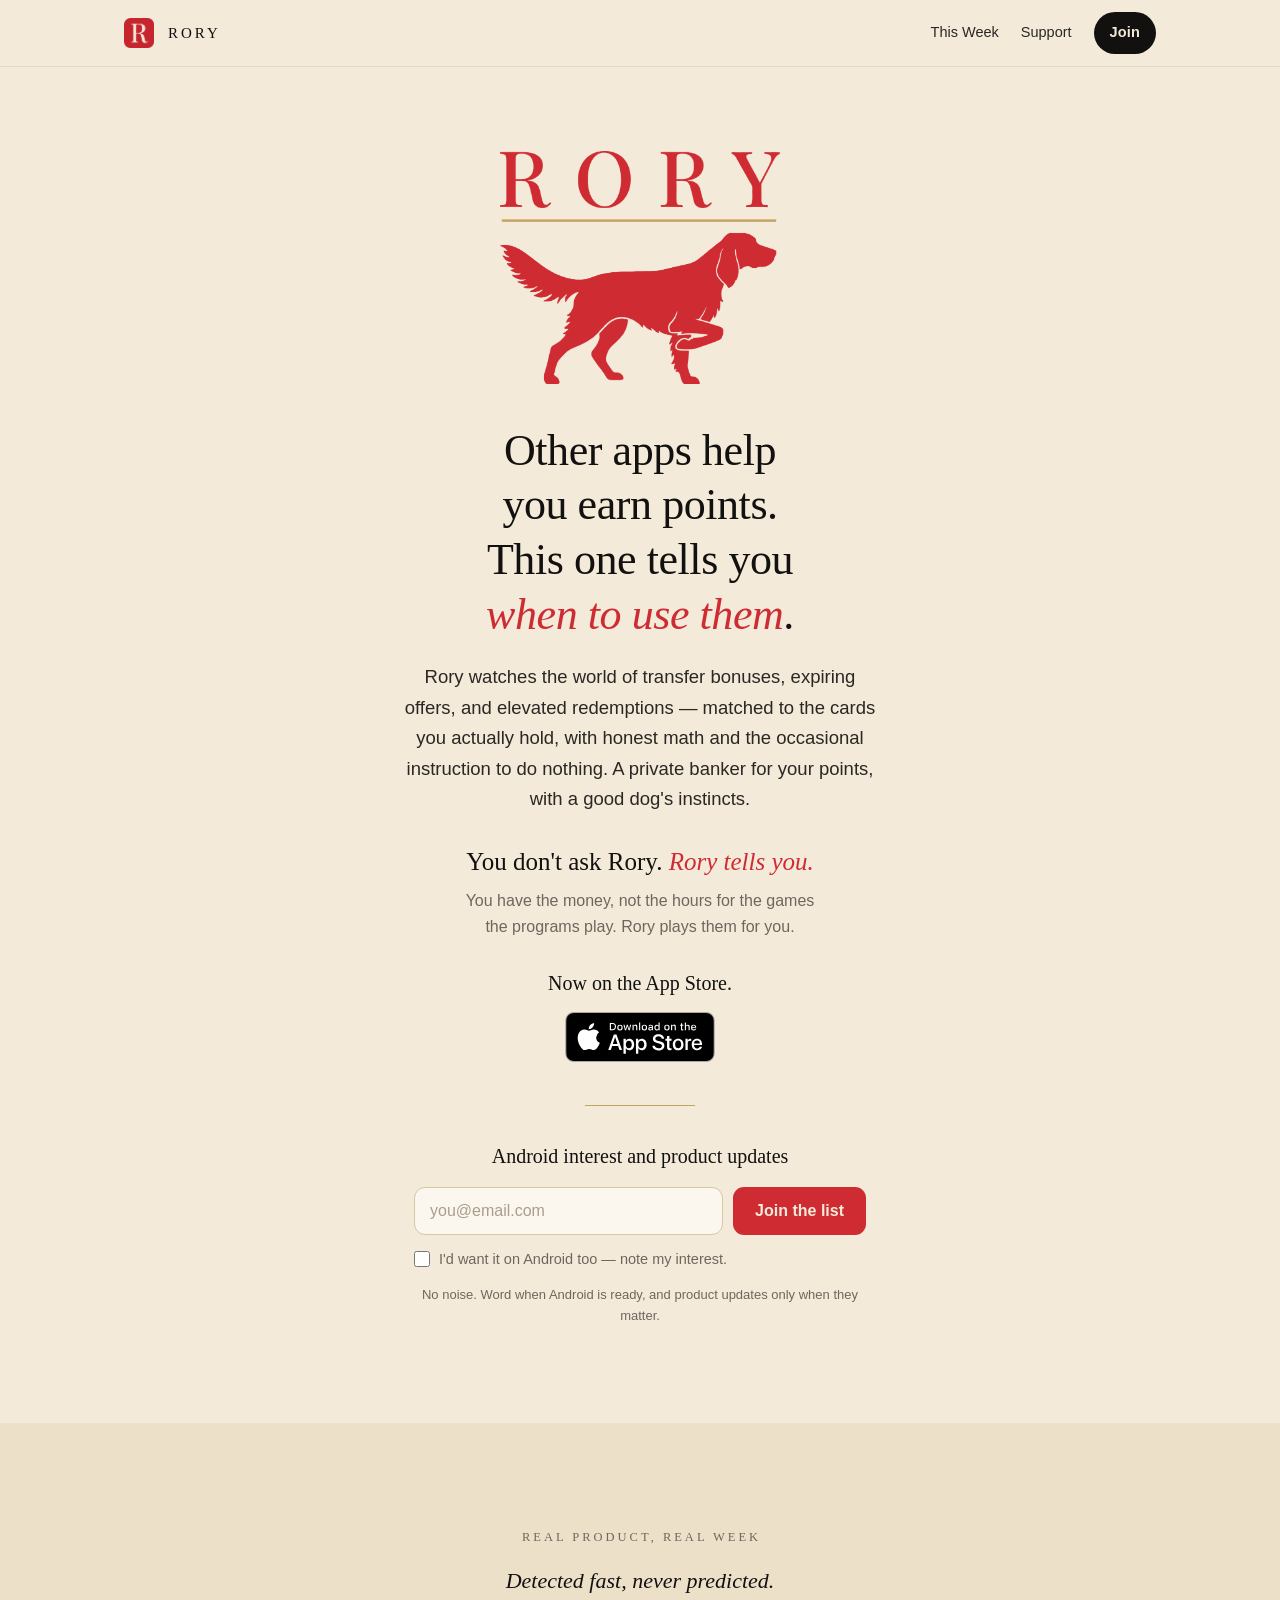
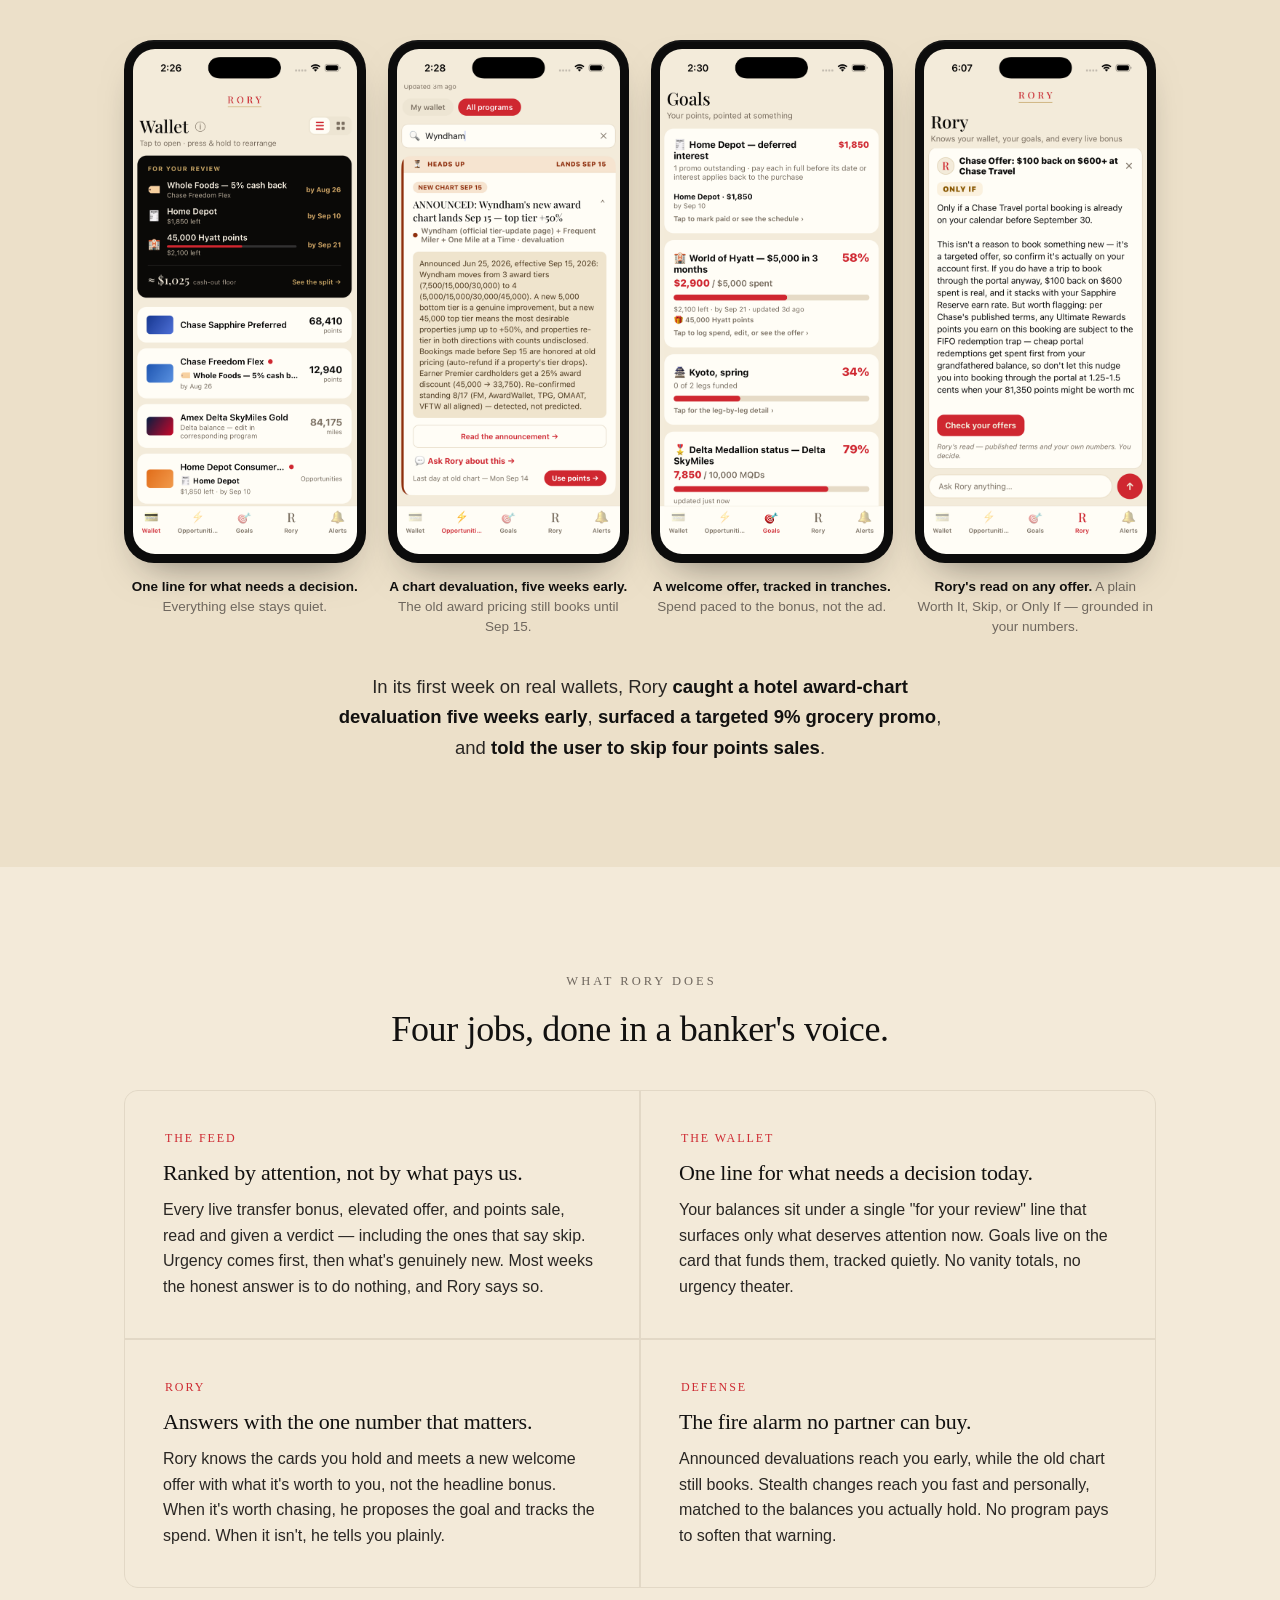
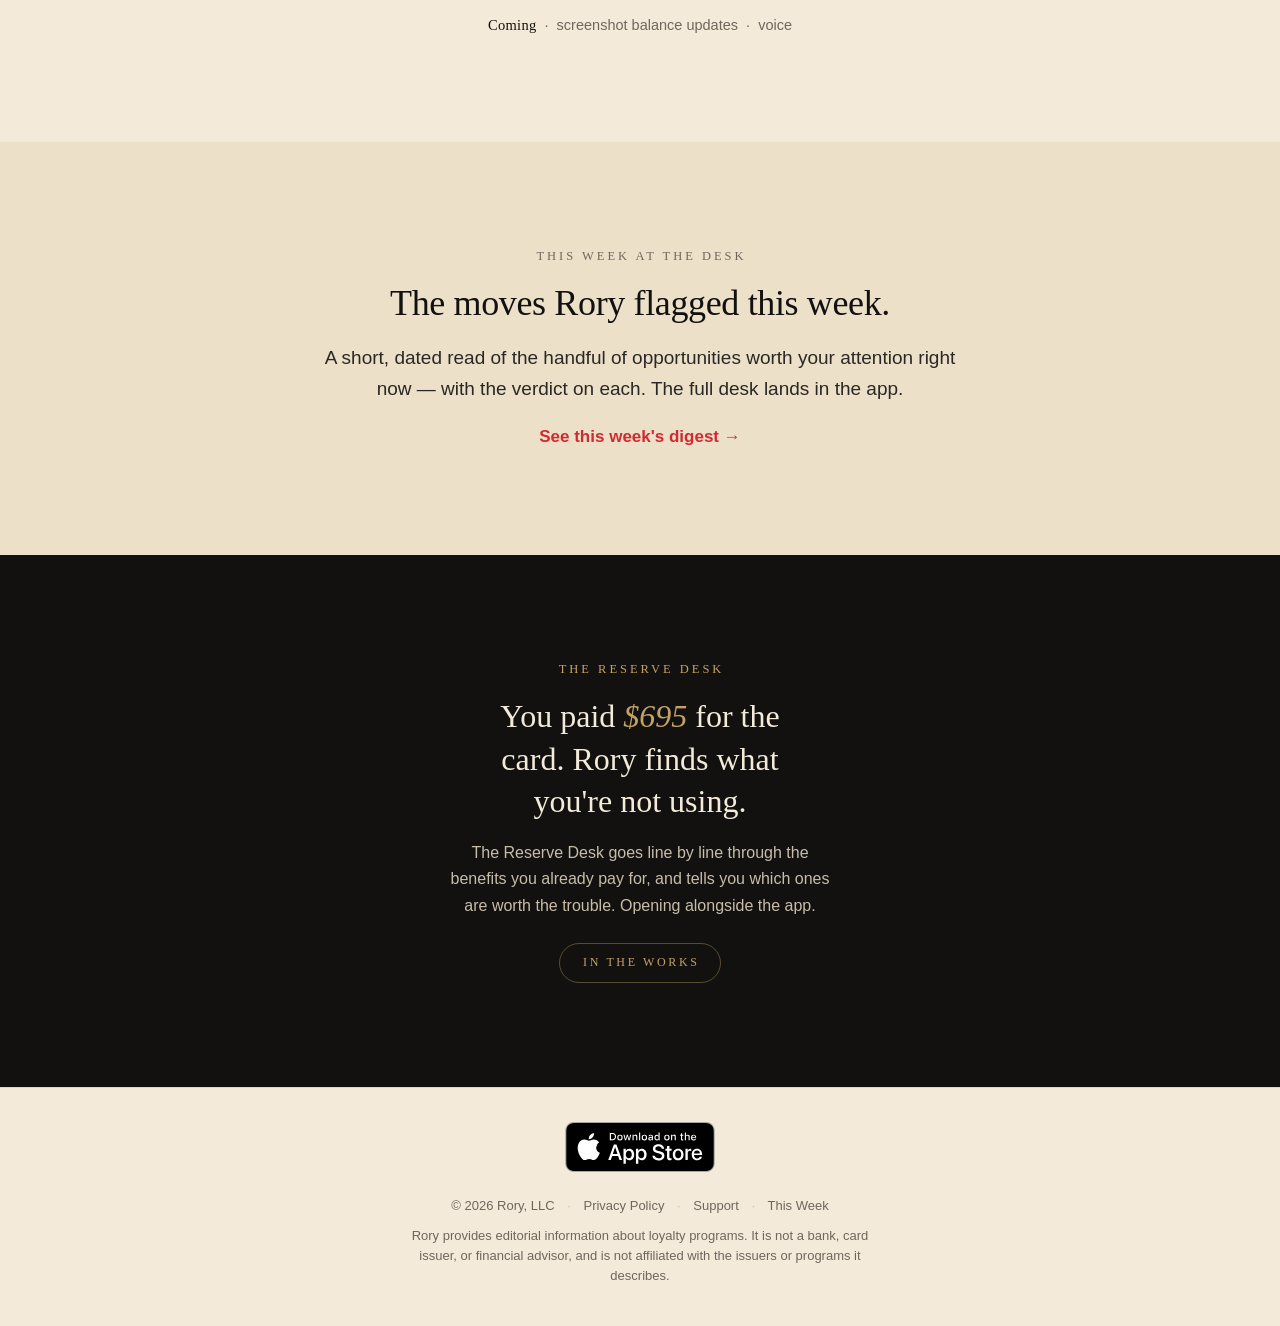
==== commit 0ecbcc86: "Site launch patch (Brief 12, change 1): App Store badge and link, 'Now on the App Store', reserved-b" ====
--- a/index.html
+++ b/index.html
@@ -5,7 +5,7 @@
 <meta name="viewport" content="width=device-width, initial-scale=1">
 <script>document.documentElement.className += ' js';</script>
 <title>RORY — Other apps help you earn points. This one tells you when to use them.</title>
-<meta name="description" content="Rory is a private banker for your credit-card points: one honest line for what needs a decision today, verdicts that include 'skip', and early warning when a program devalues. Coming soon to iPhone.">
+<meta name="description" content="Rory is a private banker for your credit-card points: one honest line for what needs a decision today, verdicts that include 'skip', and early warning when a program devalues. Now on the App Store.">
 <link rel="canonical" href="https://rorypoints.com/">
 
 <!-- Open Graph / social -->
@@ -18,7 +18,7 @@
 <meta property="og:image:alt" content="The RORY crest — an Irish Setter above a gold rule.">
 <meta name="twitter:card" content="summary">
 <meta name="twitter:title" content="RORY — when to use your points, not just how to earn them">
-<meta name="twitter:description" content="Honest, wallet-matched alerts about the best moments to use your points — and when to skip. Coming soon to iPhone.">
+<meta name="twitter:description" content="Honest, wallet-matched alerts about the best moments to use your points — and when to skip. Now on the App Store.">
 <meta name="twitter:image" content="https://rorypoints.com/assets/crest.png">
 <meta name="theme-color" content="#F3EAD9">
 
@@ -51,10 +51,15 @@
       <p class="tell">You don't ask Rory. <em>Rory tells you.</em></p>
       <p class="navigator">You have the money, not the hours for the games the programs play. Rory plays them for you.</p>
 
+      <div class="store">
+        <p class="now">Now on the App Store.</p>
+        <a class="appstore" href="https://apps.apple.com/app/rory-points/id6804279759"><img src="assets/app-store-badge.svg" alt="Download on the App Store" width="150" height="50"></a>
+      </div>
+
       <div class="goldrule"></div>
 
       <form class="capture" id="join" data-source="hero" novalidate>
-        <div class="cap-head">Be first on the TestFlight</div>
+        <div class="cap-head">Android interest and product updates</div>
         <div class="row">
           <input type="email" name="email" placeholder="you@email.com" autocomplete="email" aria-label="Email address" required>
           <button type="submit">Join the list</button>
@@ -63,7 +68,7 @@
           <input type="checkbox" name="android">
           <span>I'd want it on Android too — note my interest.</span>
         </label>
-        <p class="fineprint">No noise. One email when the TestFlight opens.</p>
+        <p class="fineprint">No noise. Word when Android is ready, and product updates only when they matter.</p>
         <p class="msg" role="status" aria-live="polite"></p>
       </form>
     </div>
@@ -154,7 +159,7 @@
 </main>
 
 <footer>
-  <div class="badge-slot" aria-hidden="true">App Store — badge reserved for launch</div>
+  <a class="appstore" href="https://apps.apple.com/app/rory-points/id6804279759"><img src="assets/app-store-badge.svg" alt="Download on the App Store" width="150" height="50"></a>
   <div class="links">
     &copy; 2026 Rory, LLC
     <span class="sep">·</span> <a href="privacy.html">Privacy Policy</a>
--- a/assets/site.css
+++ b/assets/site.css
@@ -155,9 +155,8 @@
 footer .links{margin-bottom:10px}
 footer a{color:var(--muted)}
 footer .sep{margin:0 9px;color:#cbbfa9}
-footer .badge-slot{display:inline-flex;align-items:center;gap:8px;margin:4px auto 16px;
-  padding:9px 16px;border:1px dashed var(--gold-line);border-radius:11px;color:#9a8f7c;
-  font-size:12.5px;letter-spacing:.02em}
+footer .appstore{display:inline-block;margin:4px auto 16px;line-height:0}
+footer .appstore img{width:150px;height:50px}
 footer .disclaimer{max-width:66ch;margin:8px auto 0;line-height:1.55}
 
 /* ── Digest page specifics ──────────────────────────────────────── */
@@ -194,3 +193,9 @@
   html.js .reveal{opacity:0;transform:translateY(14px);transition:opacity .6s ease,transform .6s ease}
   html.js .reveal.in{opacity:1;transform:none}
 }
+
+/* ── App Store (Brief 12, launch patch) ─────────────────────────── */
+.hero .store{margin:26px 0 6px;text-align:center}
+.hero .store .now{font-family:var(--serif);font-size:20px;color:var(--ink);margin:0 0 12px}
+.hero .store .appstore{display:inline-block;line-height:0}
+.hero .store .appstore img{width:150px;height:50px}
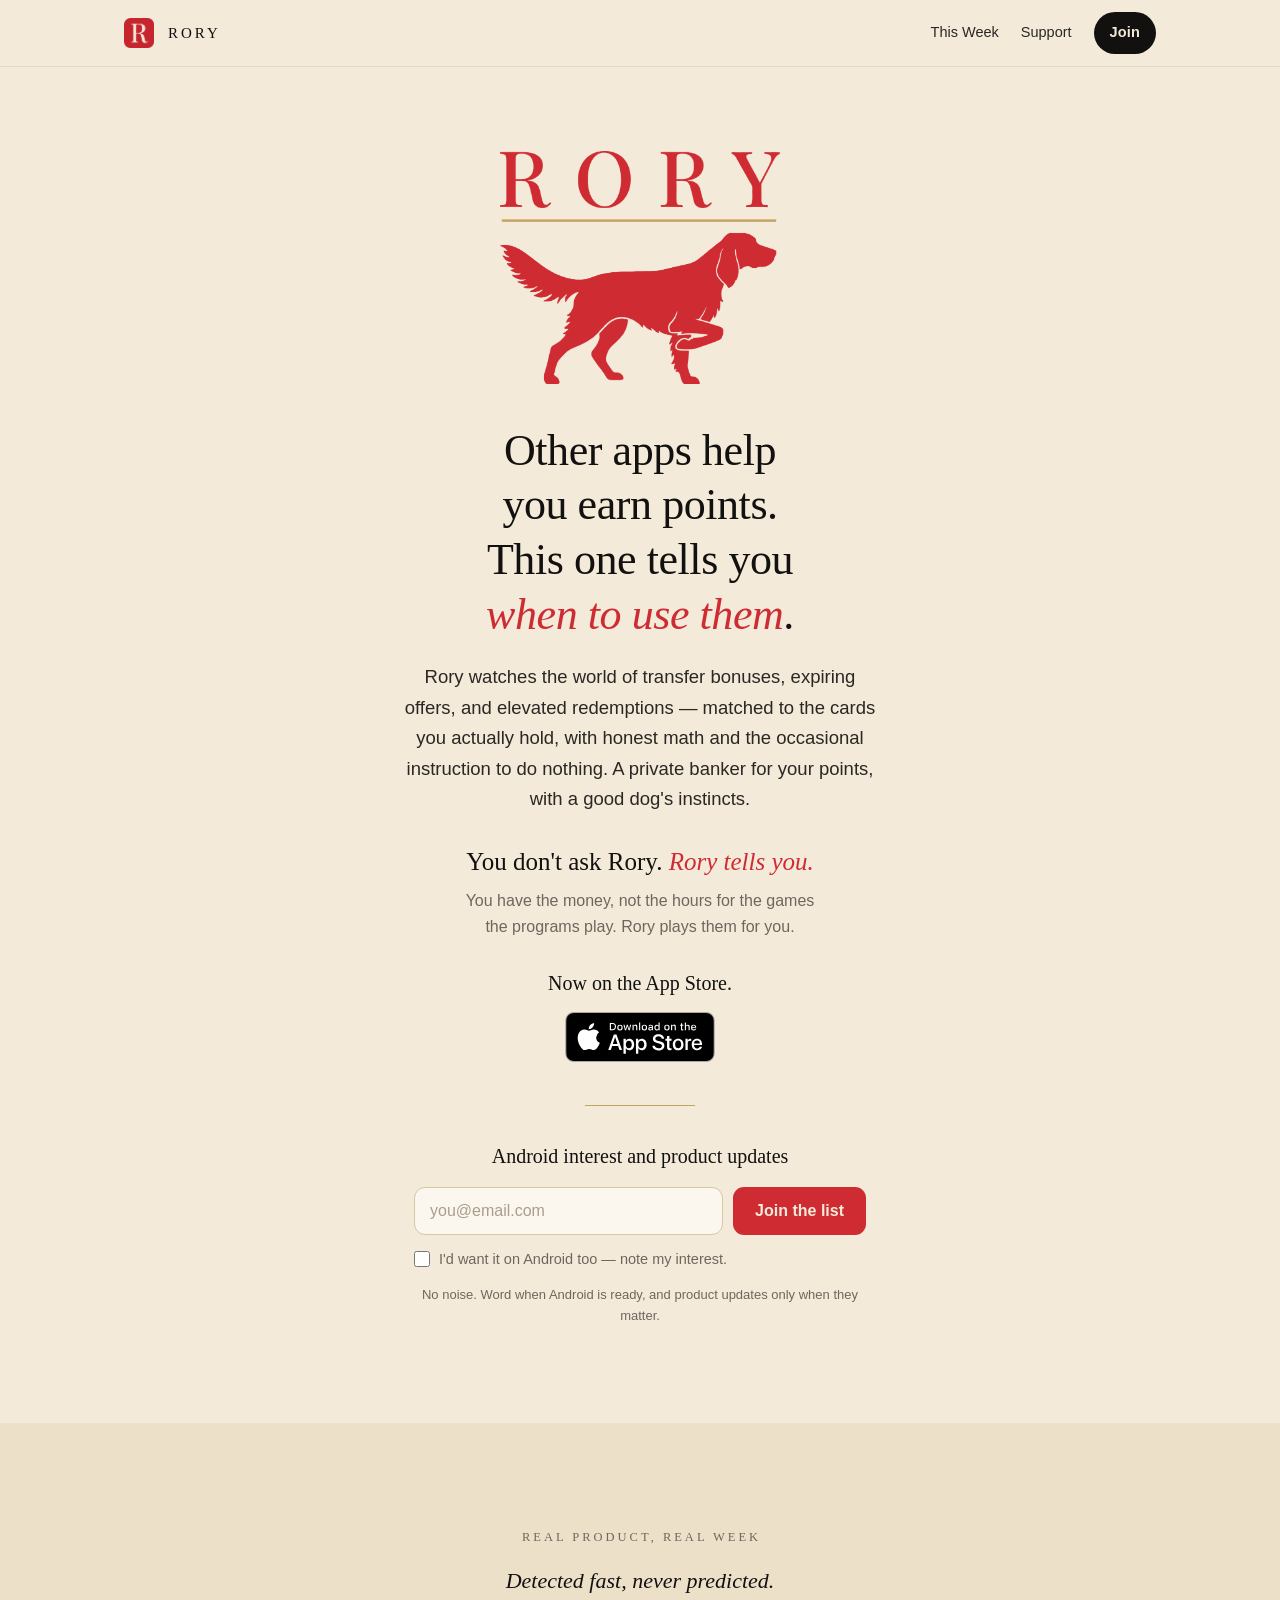
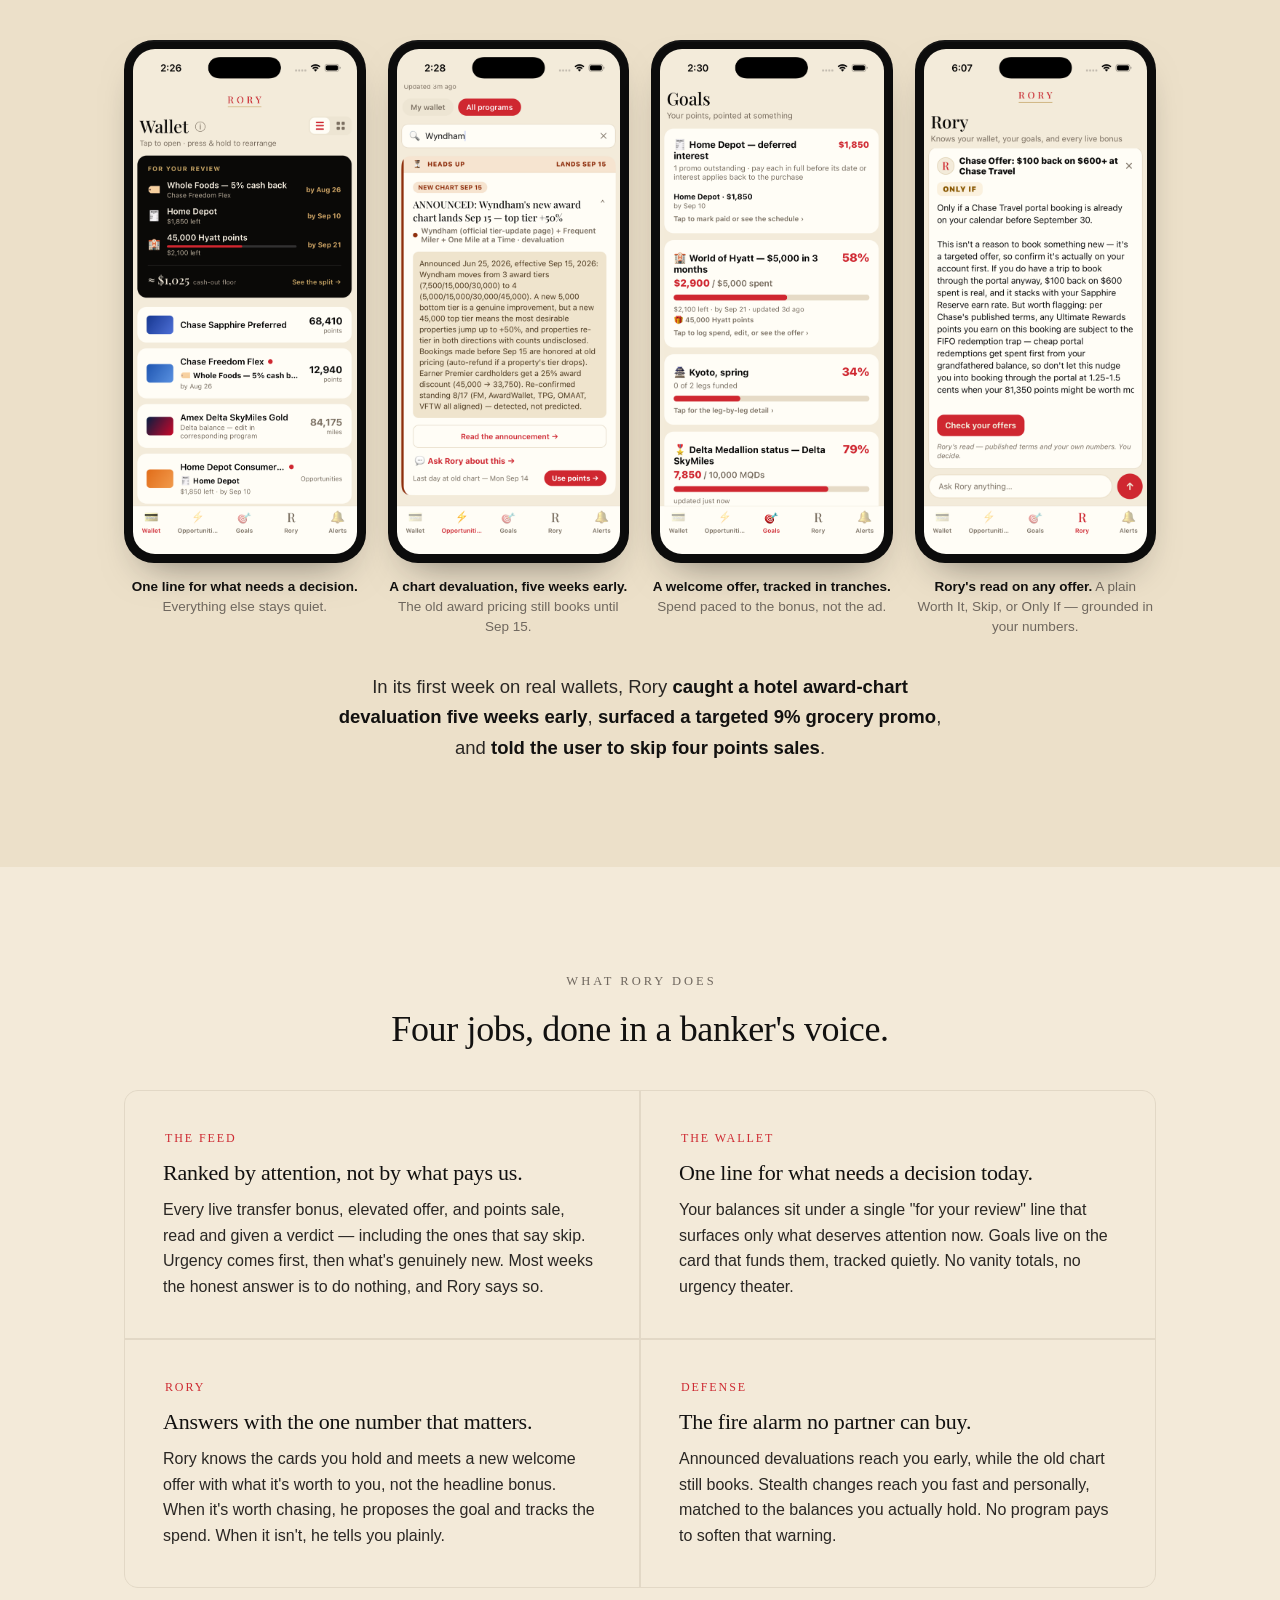
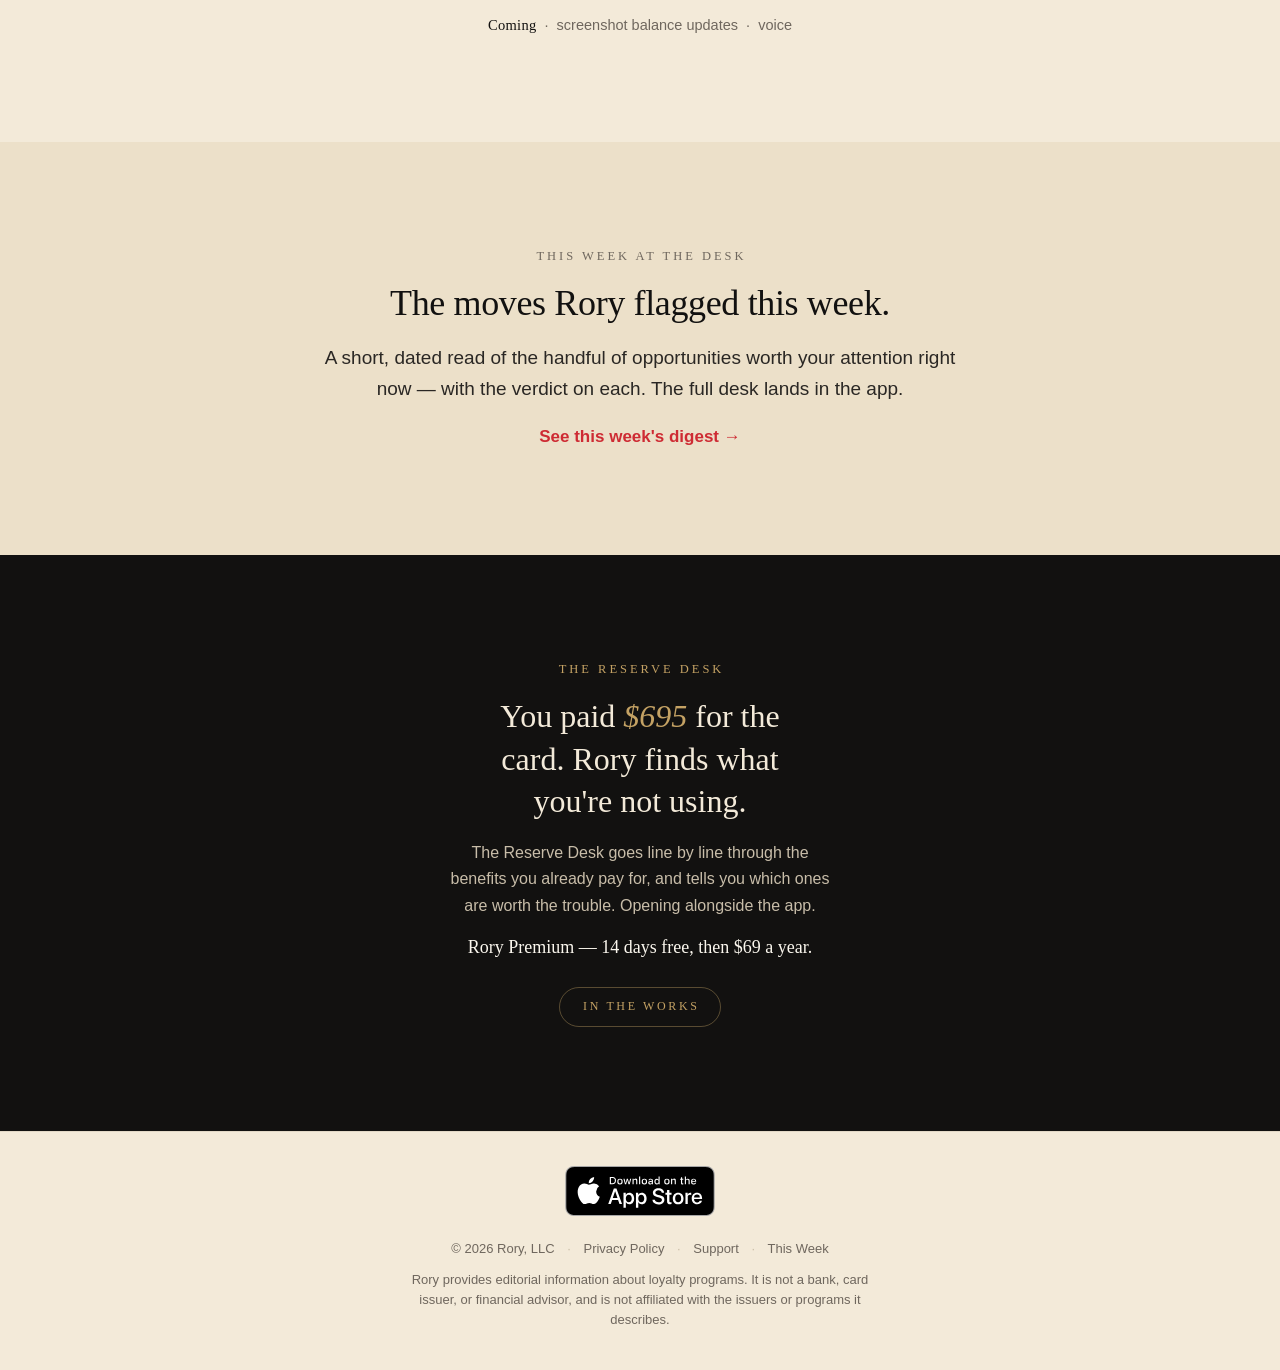
==== commit 247e59bb: "Site launch patch (Brief 12, change 2, UNPUBLISHED until 1.1.0 is approved): pricing line and Revenu" ====
--- a/index.html
+++ b/index.html
@@ -152,6 +152,7 @@
       <p class="eyebrow">The Reserve Desk</p>
       <p class="receipt">You paid <em>$695</em> for the card. Rory finds what you're not using.</p>
       <p class="note">The Reserve Desk goes line by line through the benefits you already pay for, and tells you which ones are worth the trouble. Opening alongside the app.</p>
+      <p class="pricing">Rory Premium — 14 days free, then $69 a year.</p>
       <span class="tag">In the works</span>
     </div>
   </section>
--- a/assets/site.css
+++ b/assets/site.css
@@ -199,3 +199,6 @@
 .hero .store .now{font-family:var(--serif);font-size:20px;color:var(--ink);margin:0 0 12px}
 .hero .store .appstore{display:inline-block;line-height:0}
 .hero .store .appstore img{width:150px;height:50px}
+
+/* ── Pricing line (Brief 12, change 2) ──────────────────────────── */
+.reserve .pricing{font-family:var(--serif);font-size:18px;color:var(--paper);margin:14px 0 0}
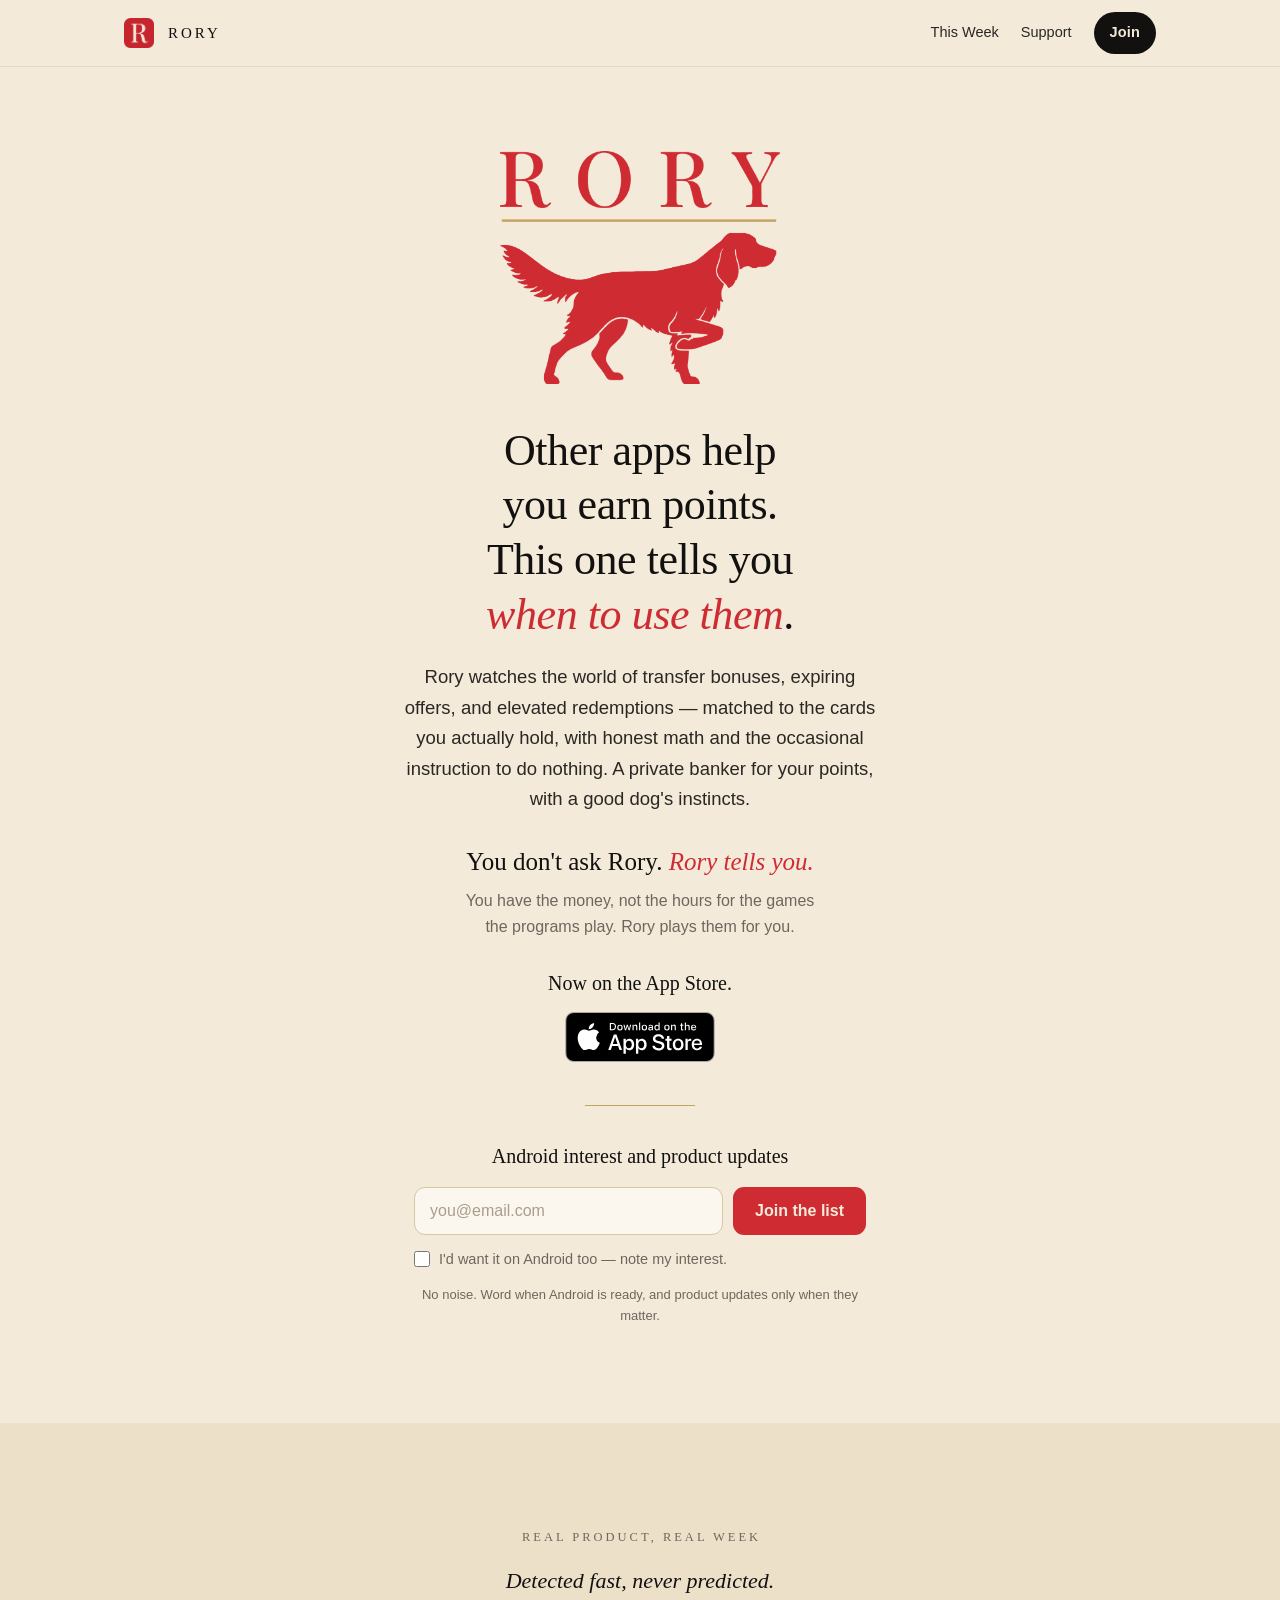
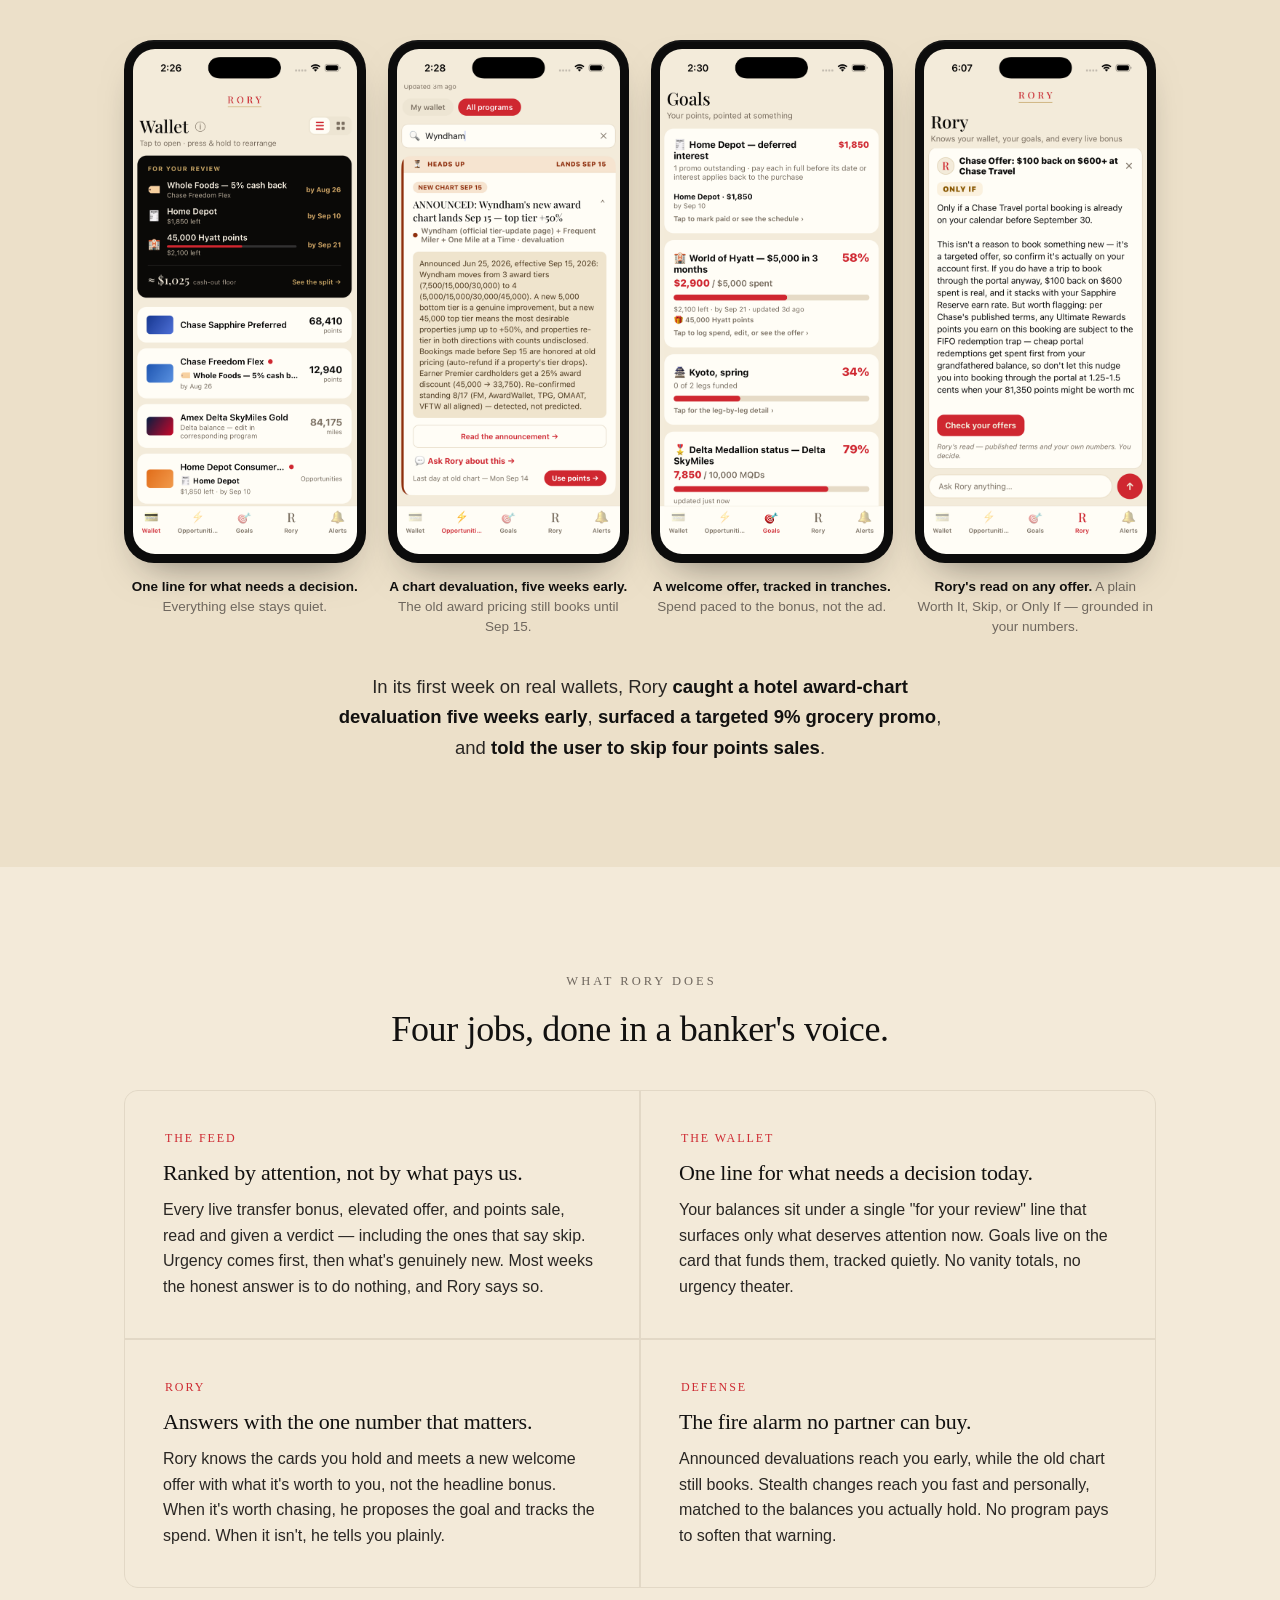
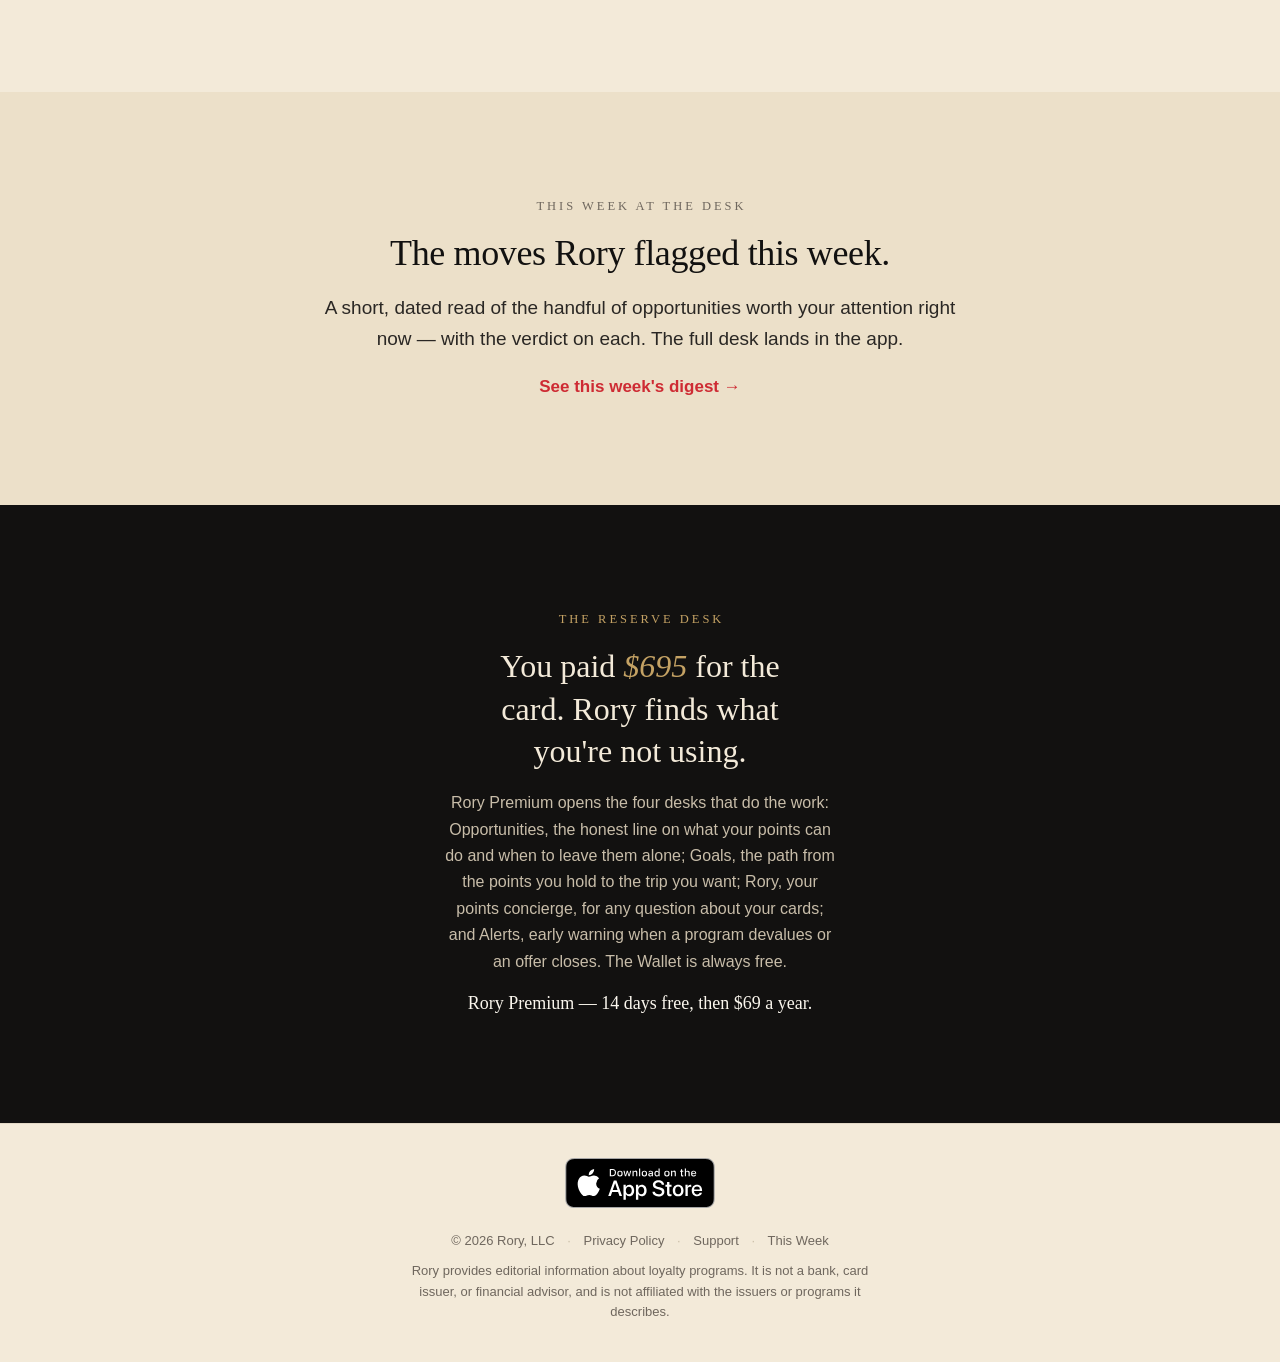
==== commit cf560481: "Site copy (Brief 14): the Reserve Desk says what $69 buys; 'In the works' strip removed Reserve Desk" ====
--- a/index.html
+++ b/index.html
@@ -131,8 +131,6 @@
           <p>Announced devaluations reach you early, while the old chart still books. Stealth changes reach you fast and personally, matched to the balances you actually hold. No program pays to soften that warning.</p>
         </div>
       </div>
-
-      <p class="soon"><b>Coming</b> &nbsp;·&nbsp; screenshot balance updates &nbsp;·&nbsp; voice</p>
     </div>
   </section>
 
@@ -146,14 +144,13 @@
     </div>
   </section>
 
-  <!-- ── Reserve Desk tease ───────────────────────────────────── -->
+  <!-- ── Reserve Desk ───────────────────────────────────── -->
   <section class="band band--ink reserve reveal">
     <div class="wrap">
       <p class="eyebrow">The Reserve Desk</p>
       <p class="receipt">You paid <em>$695</em> for the card. Rory finds what you're not using.</p>
-      <p class="note">The Reserve Desk goes line by line through the benefits you already pay for, and tells you which ones are worth the trouble. Opening alongside the app.</p>
+      <p class="note">Rory Premium opens the four desks that do the work: Opportunities, the honest line on what your points can do and when to leave them alone; Goals, the path from the points you hold to the trip you want; Rory, your points concierge, for any question about your cards; and Alerts, early warning when a program devalues or an offer closes. The Wallet is always free.</p>
       <p class="pricing">Rory Premium — 14 days free, then $69 a year.</p>
-      <span class="tag">In the works</span>
     </div>
   </section>
 
--- a/assets/site.css
+++ b/assets/site.css
@@ -132,8 +132,6 @@
   font-size:12px;color:var(--crimson);margin-bottom:12px}
 .feature h3{margin-bottom:10px}
 .feature p{color:var(--body);font-size:16px;line-height:1.6}
-.soon{margin-top:26px;text-align:center;font-size:14.5px;color:var(--muted)}
-.soon b{color:var(--ink);font-family:var(--serif);letter-spacing:.02em;font-weight:400}
 
 /* ── Digest link band ───────────────────────────────────────────── */
 .deskband{text-align:center}
@@ -145,9 +143,6 @@
   line-height:1.32;max-width:20ch;margin:0 auto 18px}
 .reserve .receipt em{color:var(--gold);font-style:italic}
 .reserve .note{color:#c8bda9;max-width:44ch;margin:0 auto;font-size:16px}
-.reserve .tag{display:inline-block;margin-top:24px;font-family:var(--serif);letter-spacing:.22em;
-  text-indent:.22em;text-transform:uppercase;font-size:12px;color:var(--gold);
-  border:1px solid rgba(196,162,100,.4);border-radius:999px;padding:9px 20px}
 
 /* ── Footer ─────────────────────────────────────────────────────── */
 footer{margin-top:auto;text-align:center;padding:30px 24px 40px;color:var(--muted);
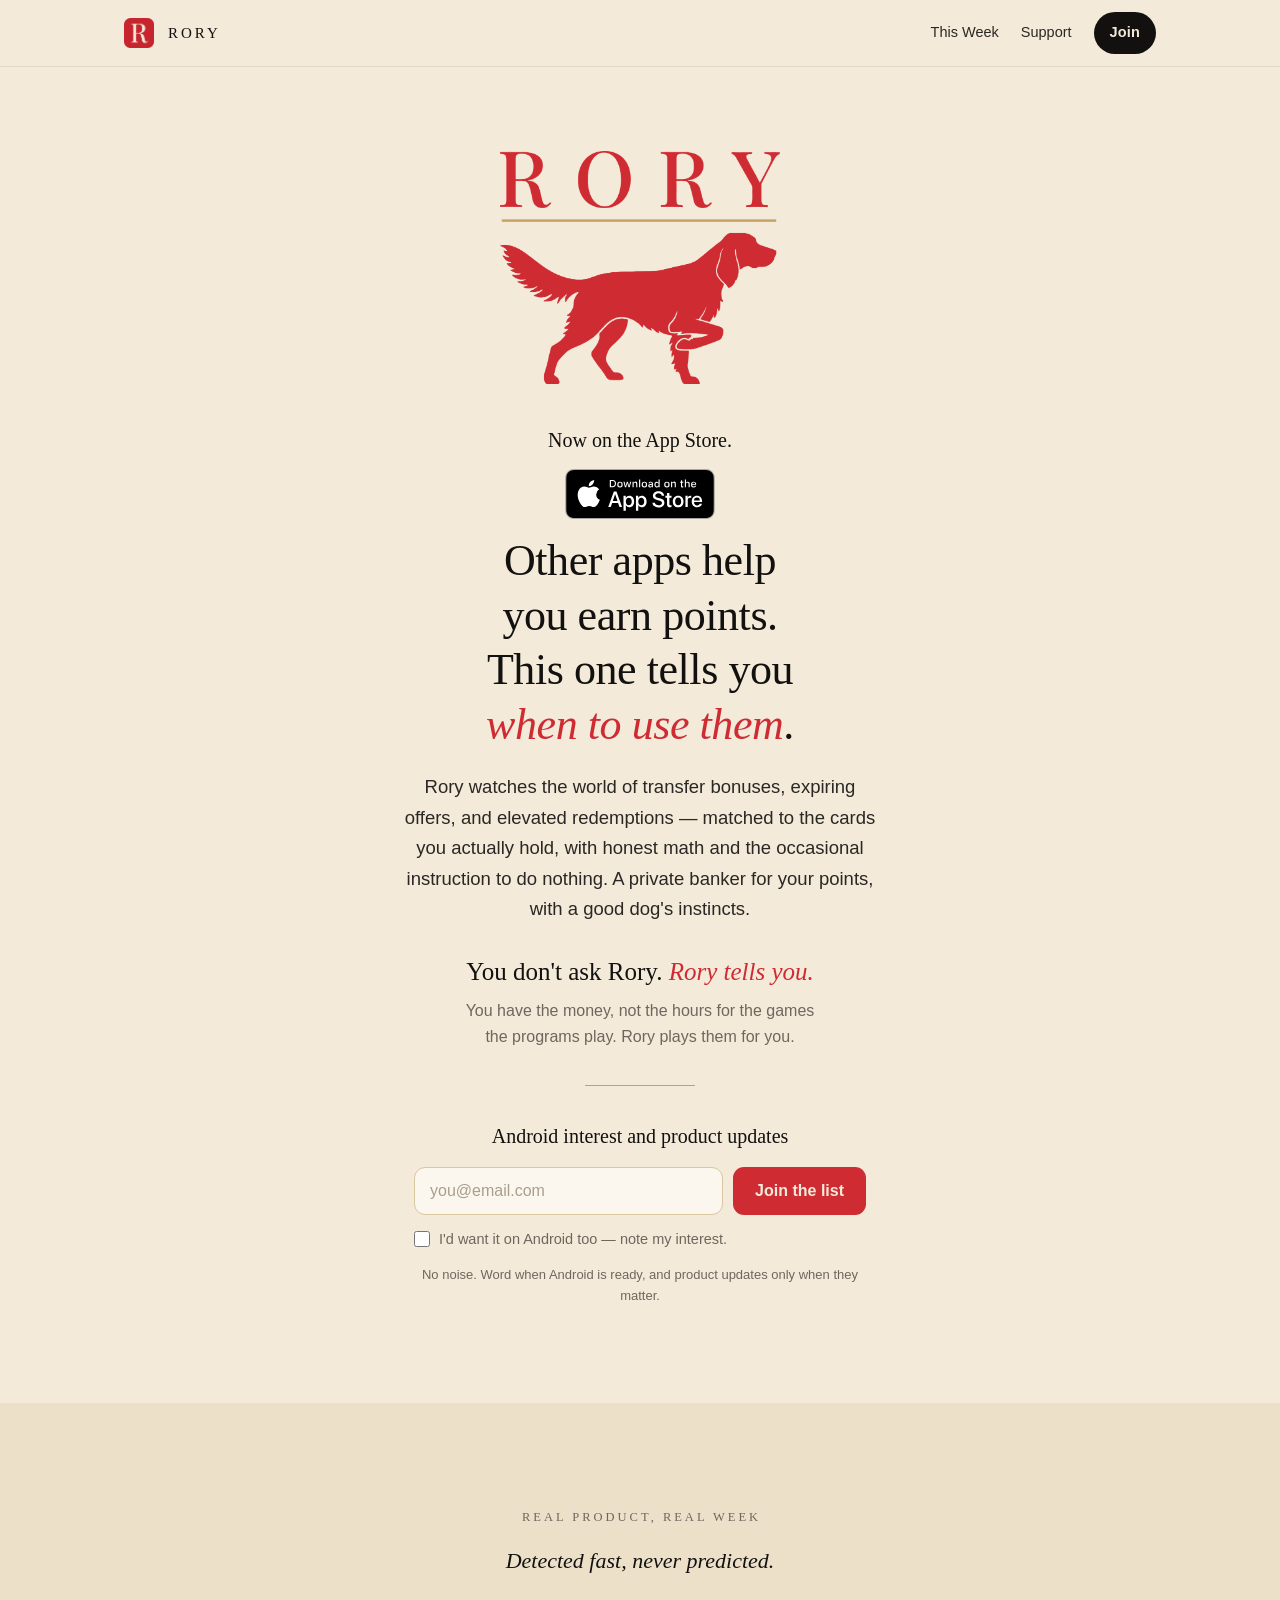
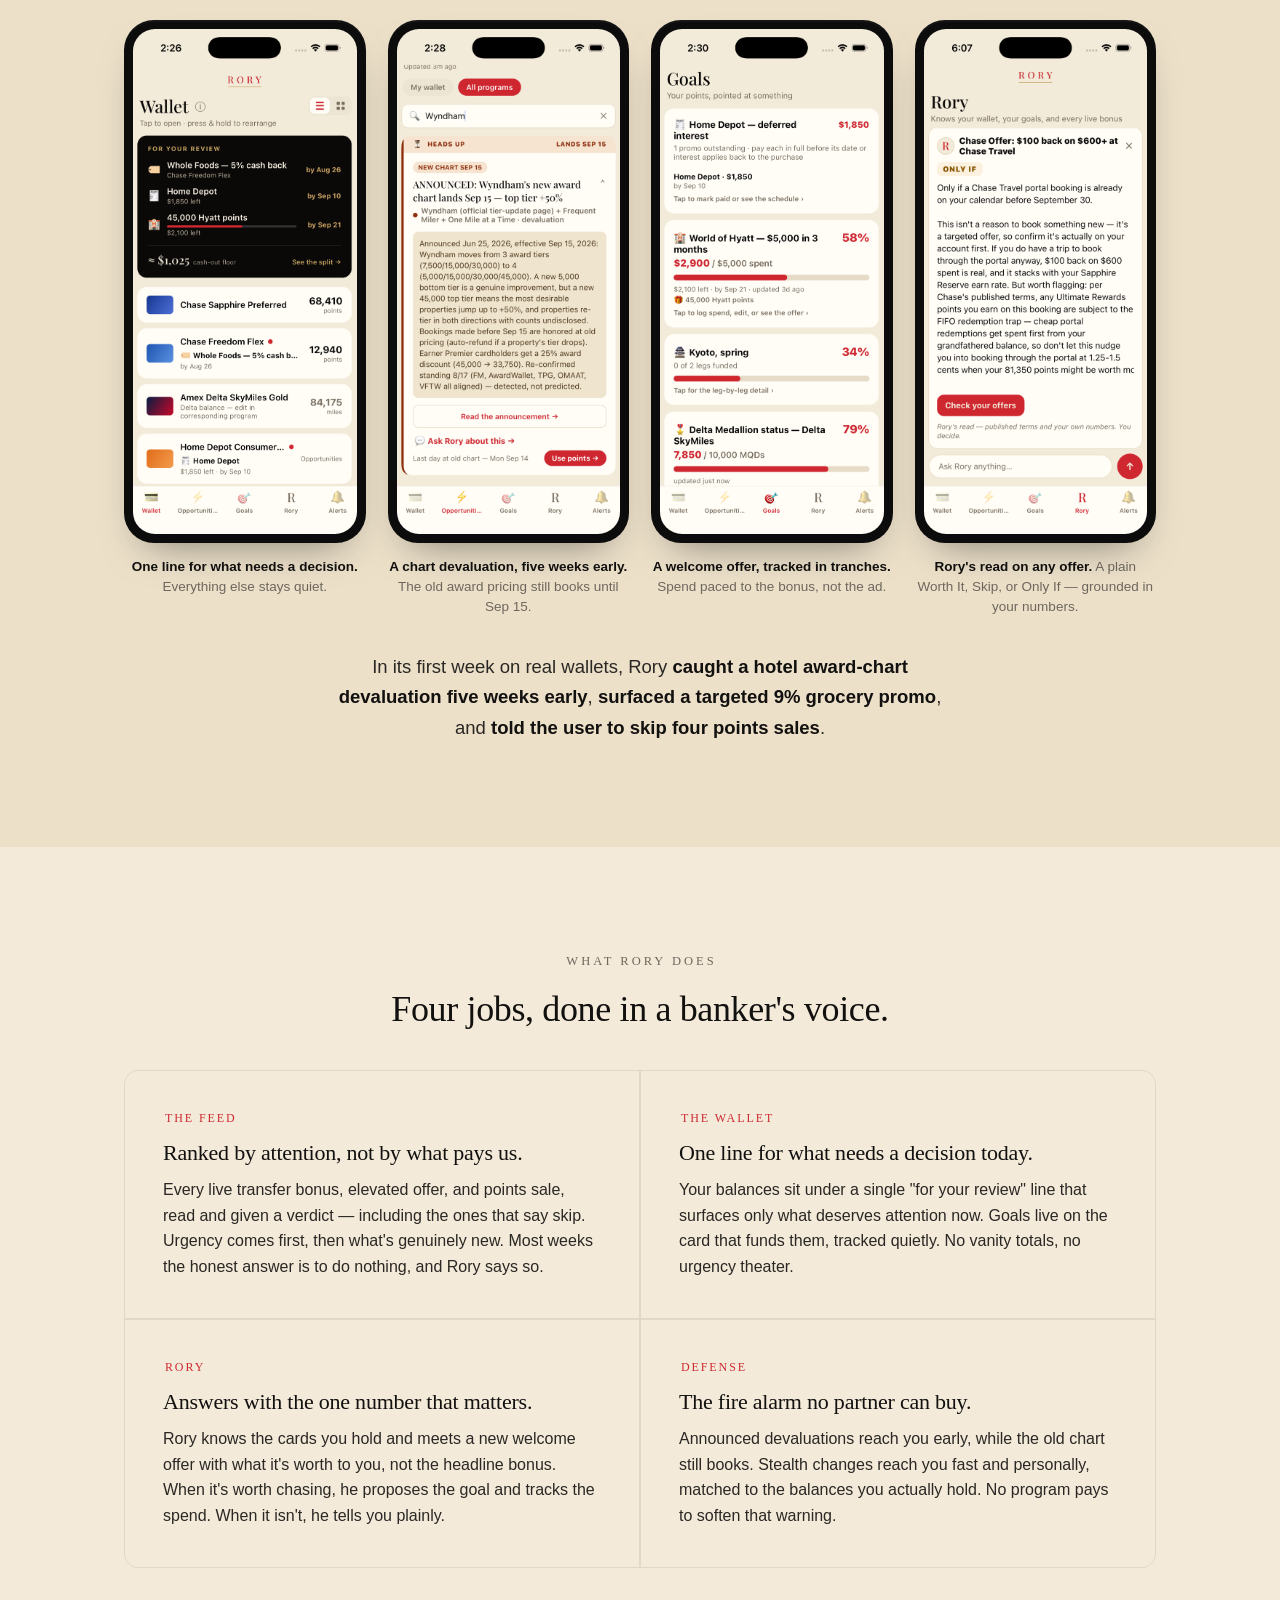
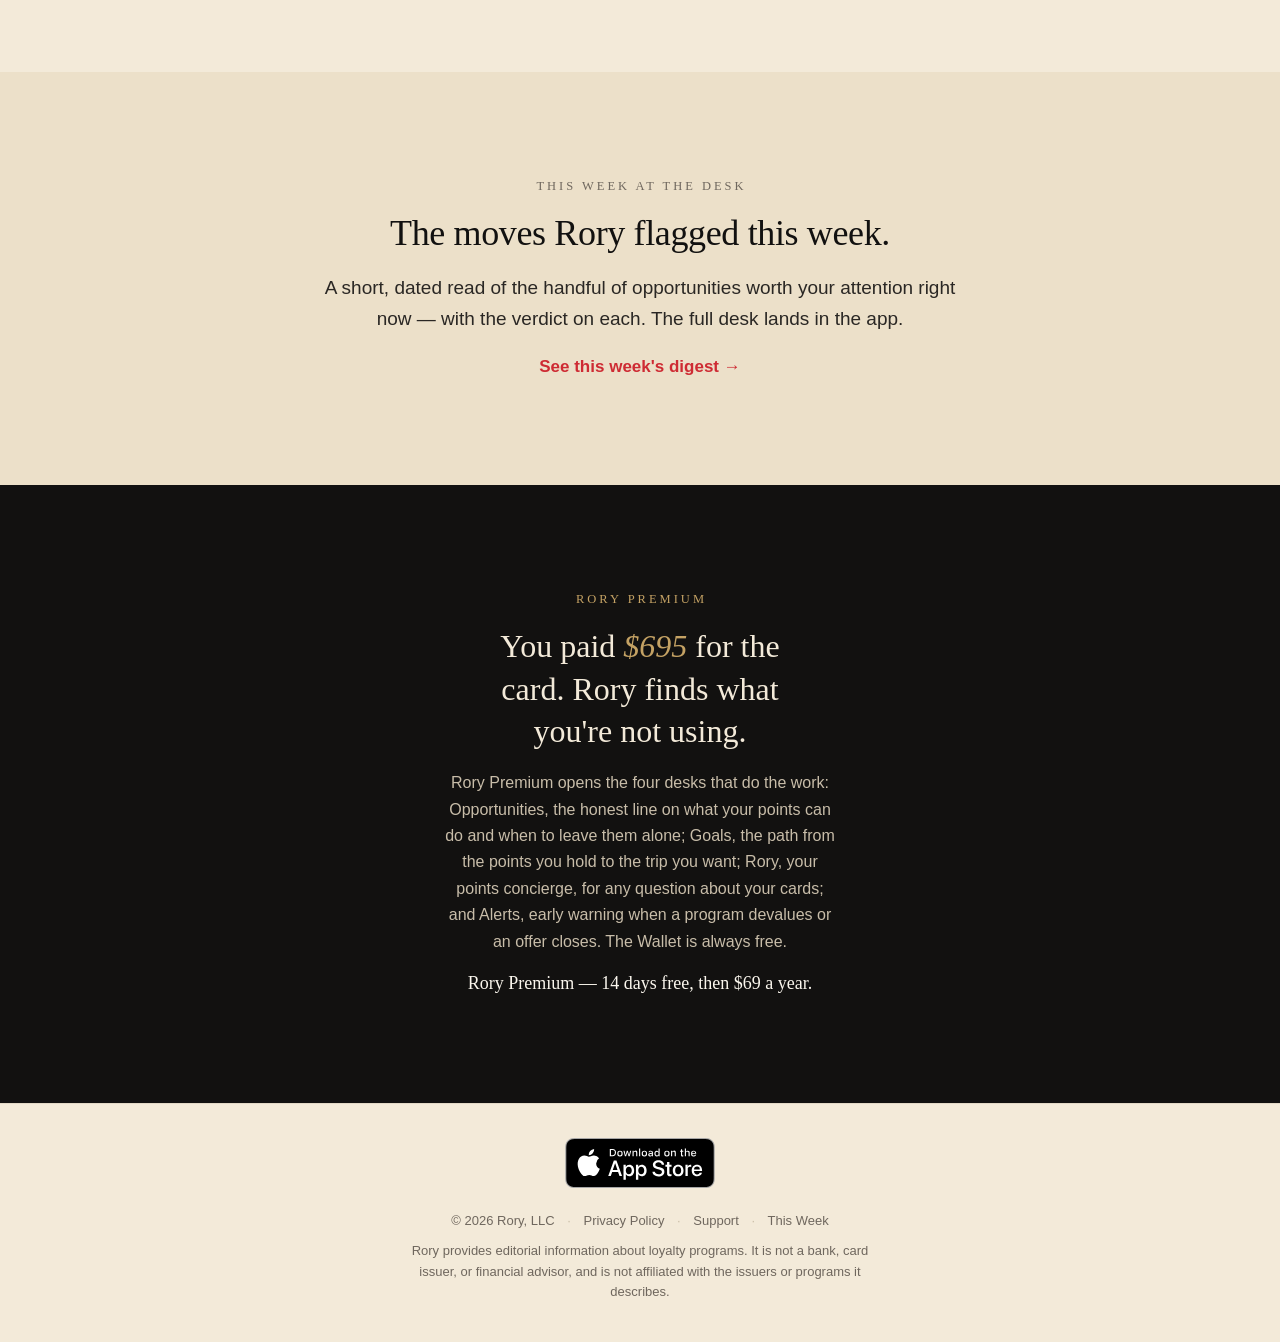
==== commit 039272b1: "Site handoff (Brief 17): App Store badge beneath the crest, campaign-tagged links (ct=website / ct=t" ====
--- a/index.html
+++ b/index.html
@@ -46,15 +46,14 @@
   <section class="band hero">
     <div class="wrap">
       <img class="crest" src="assets/crest.png" alt="RORY — the Irish Setter crest">
+      <div class="store">
+        <p class="now">Now on the App Store.</p>
+        <a class="appstore" href="https://apps.apple.com/app/apple-store/id6804279759?pt=129220062&amp;ct=website&amp;mt=8"><img src="assets/app-store-badge.svg" alt="Download Rory on the App Store" width="150" height="50"></a>
+      </div>
       <h1>Other apps help you earn points.<br>This one tells you <em>when to use them</em>.</h1>
       <p class="banker">Rory watches the world of transfer bonuses, expiring offers, and elevated redemptions — matched to the cards you actually hold, with honest math and the occasional instruction to do nothing. A private banker for your points, with a good dog's instincts.</p>
       <p class="tell">You don't ask Rory. <em>Rory tells you.</em></p>
       <p class="navigator">You have the money, not the hours for the games the programs play. Rory plays them for you.</p>
-
-      <div class="store">
-        <p class="now">Now on the App Store.</p>
-        <a class="appstore" href="https://apps.apple.com/app/rory-points/id6804279759"><img src="assets/app-store-badge.svg" alt="Download on the App Store" width="150" height="50"></a>
-      </div>
 
       <div class="goldrule"></div>
 
@@ -144,10 +143,10 @@
     </div>
   </section>
 
-  <!-- ── Reserve Desk ───────────────────────────────────── -->
+  <!-- ── Rory Premium ───────────────────────────────────── -->
   <section class="band band--ink reserve reveal">
     <div class="wrap">
-      <p class="eyebrow">The Reserve Desk</p>
+      <p class="eyebrow">Rory Premium</p>
       <p class="receipt">You paid <em>$695</em> for the card. Rory finds what you're not using.</p>
       <p class="note">Rory Premium opens the four desks that do the work: Opportunities, the honest line on what your points can do and when to leave them alone; Goals, the path from the points you hold to the trip you want; Rory, your points concierge, for any question about your cards; and Alerts, early warning when a program devalues or an offer closes. The Wallet is always free.</p>
       <p class="pricing">Rory Premium — 14 days free, then $69 a year.</p>
@@ -157,7 +156,7 @@
 </main>
 
 <footer>
-  <a class="appstore" href="https://apps.apple.com/app/rory-points/id6804279759"><img src="assets/app-store-badge.svg" alt="Download on the App Store" width="150" height="50"></a>
+  <a class="appstore" href="https://apps.apple.com/app/apple-store/id6804279759?pt=129220062&amp;ct=website&amp;mt=8"><img src="assets/app-store-badge.svg" alt="Download Rory on the App Store" width="150" height="50"></a>
   <div class="links">
     &copy; 2026 Rory, LLC
     <span class="sep">·</span> <a href="privacy.html">Privacy Policy</a>
--- a/assets/site.css
+++ b/assets/site.css
@@ -137,7 +137,7 @@
 .deskband{text-align:center}
 .deskband .go{display:inline-block;margin-top:18px;font-weight:600}
 
-/* ── Reserve Desk tease ─────────────────────────────────────────── */
+/* ── Rory Premium tease ─────────────────────────────────────────── */
 .reserve{text-align:center}
 .reserve .receipt{font-family:var(--serif);font-size:clamp(22px,3.4vw,32px);color:#F3EAD9;
   line-height:1.32;max-width:20ch;margin:0 auto 18px}
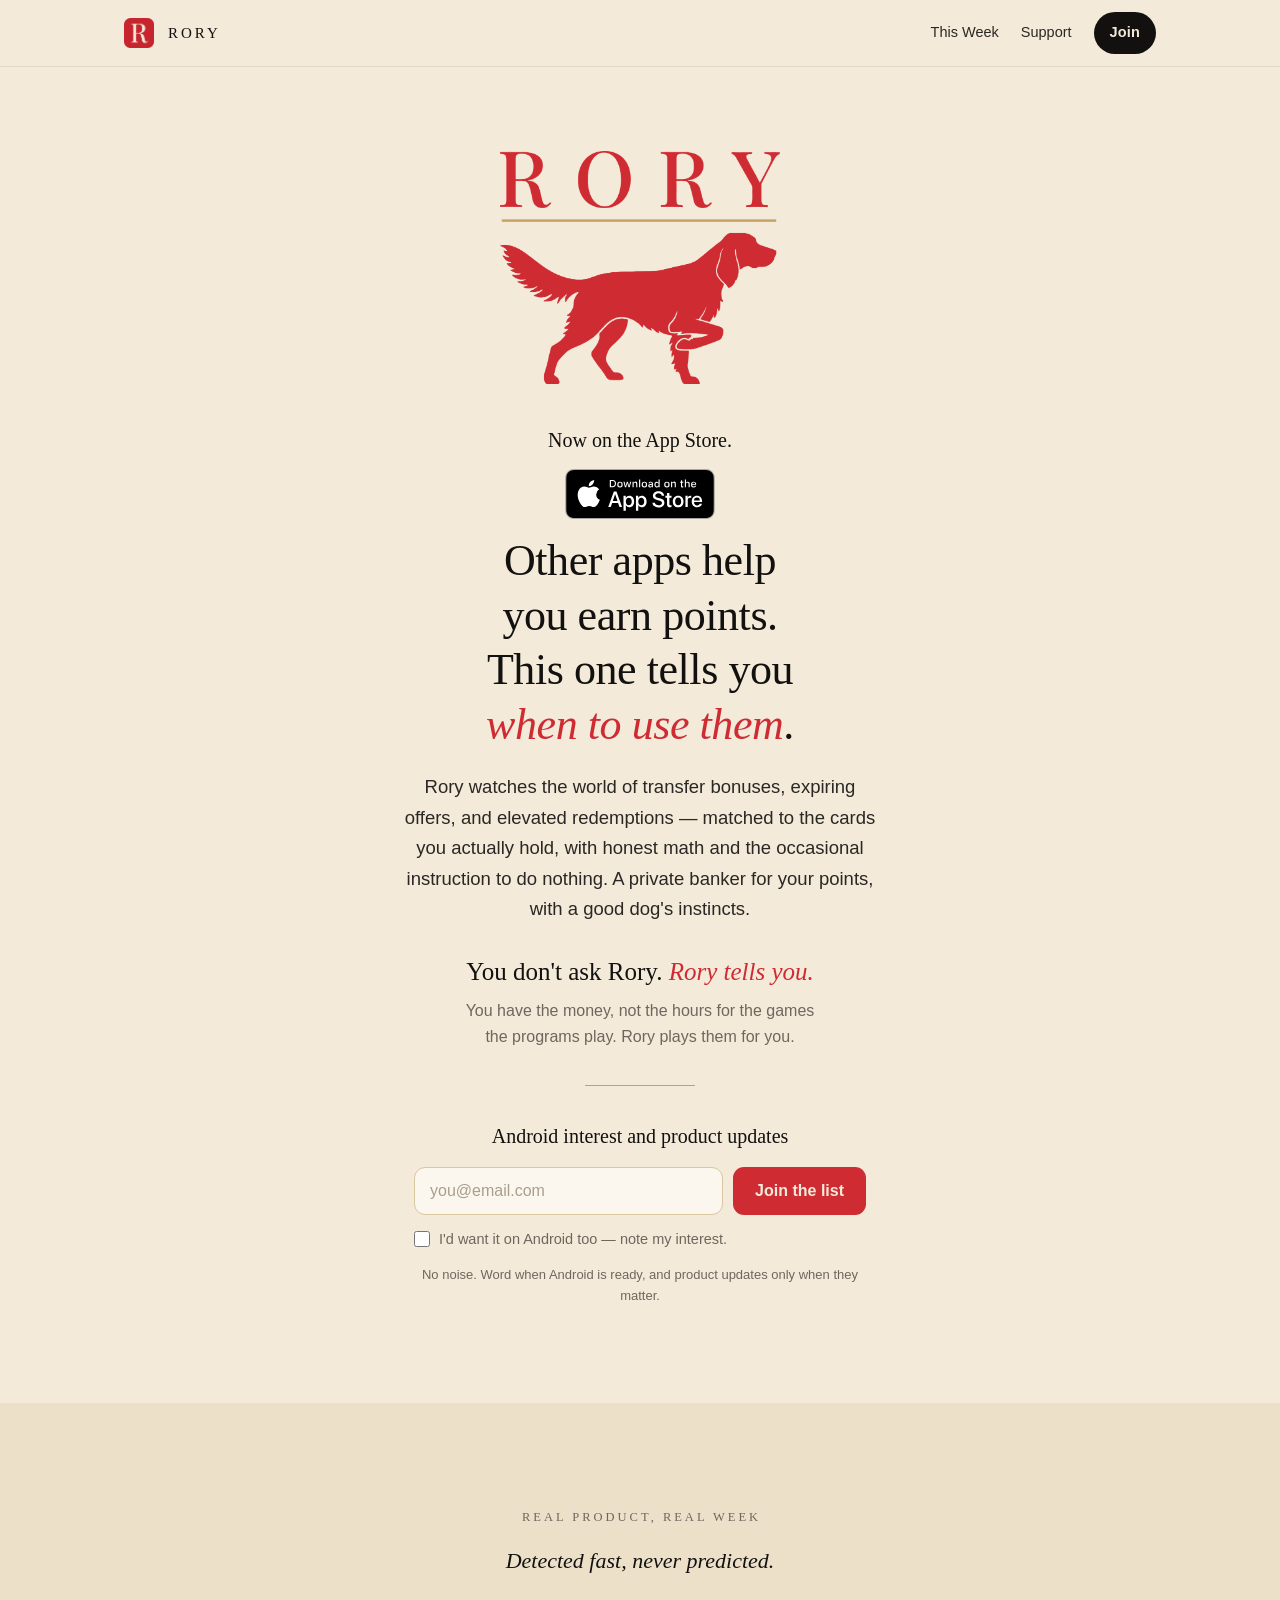
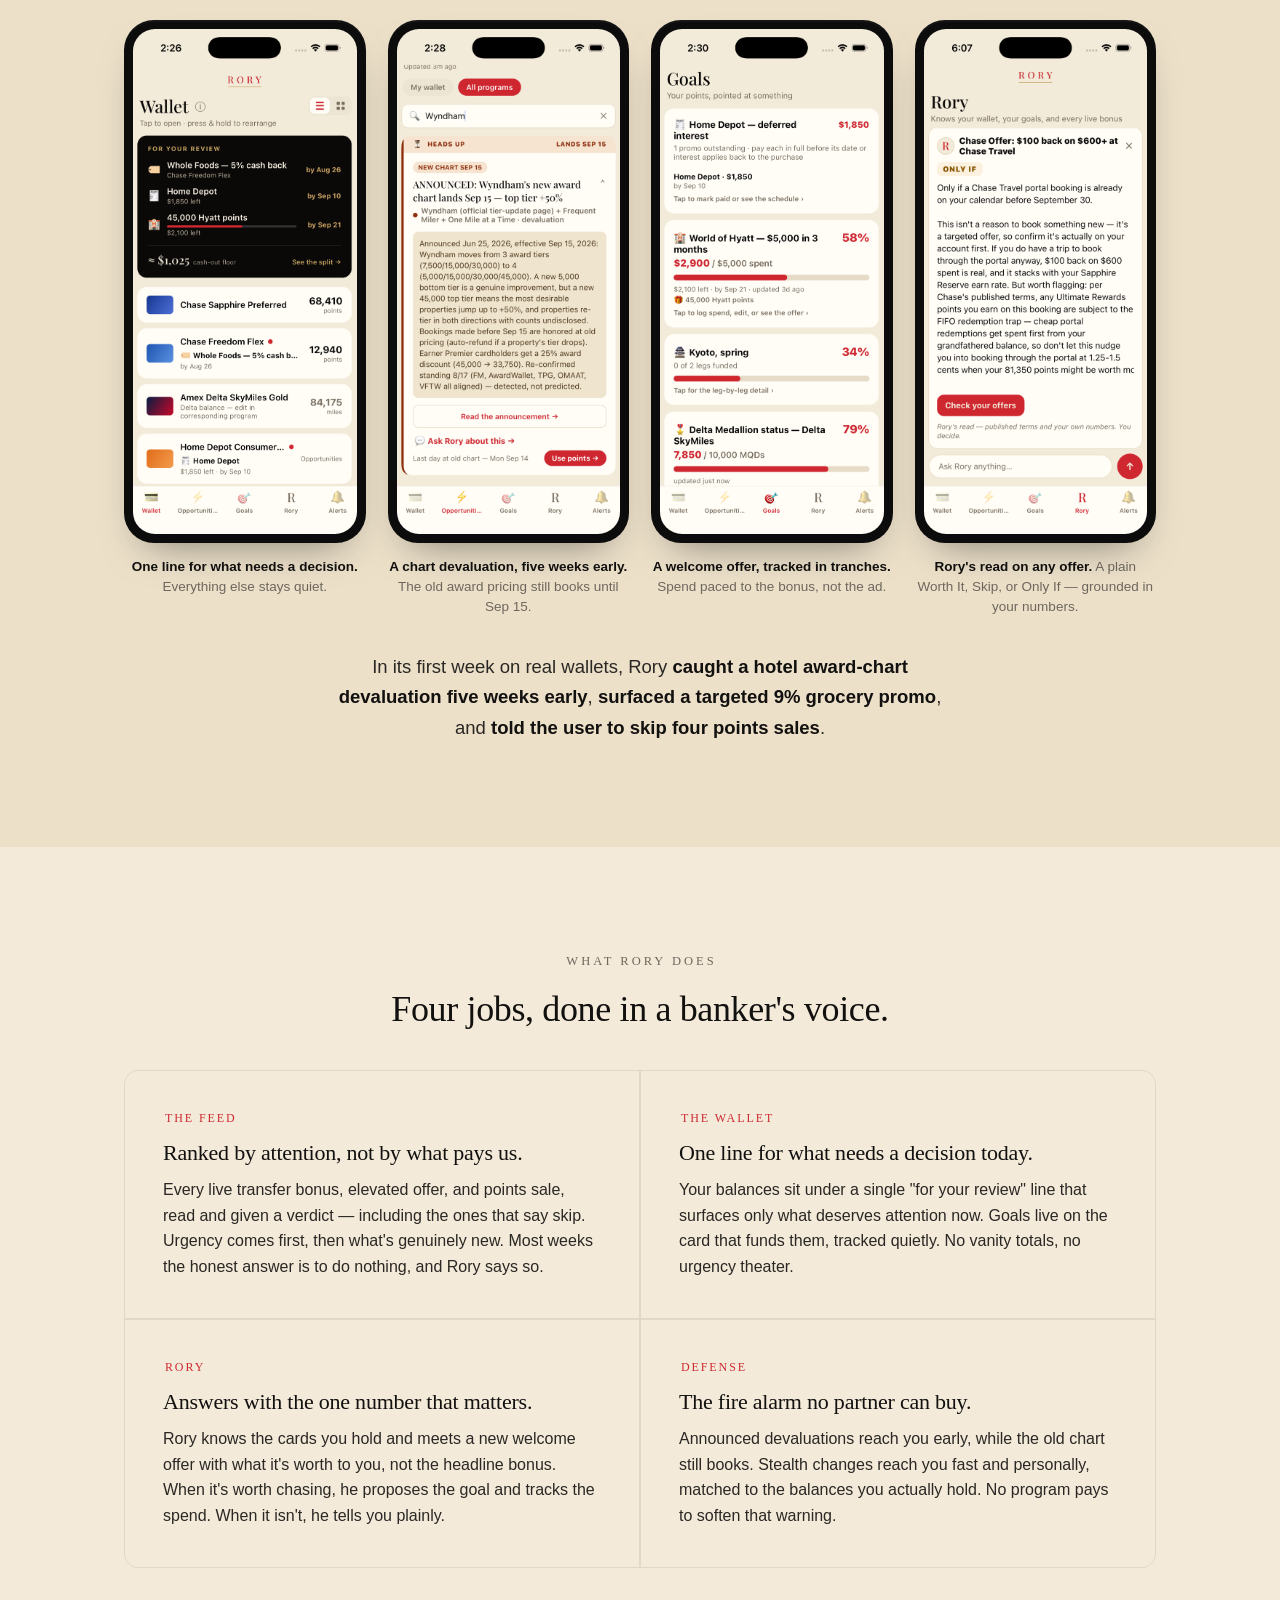
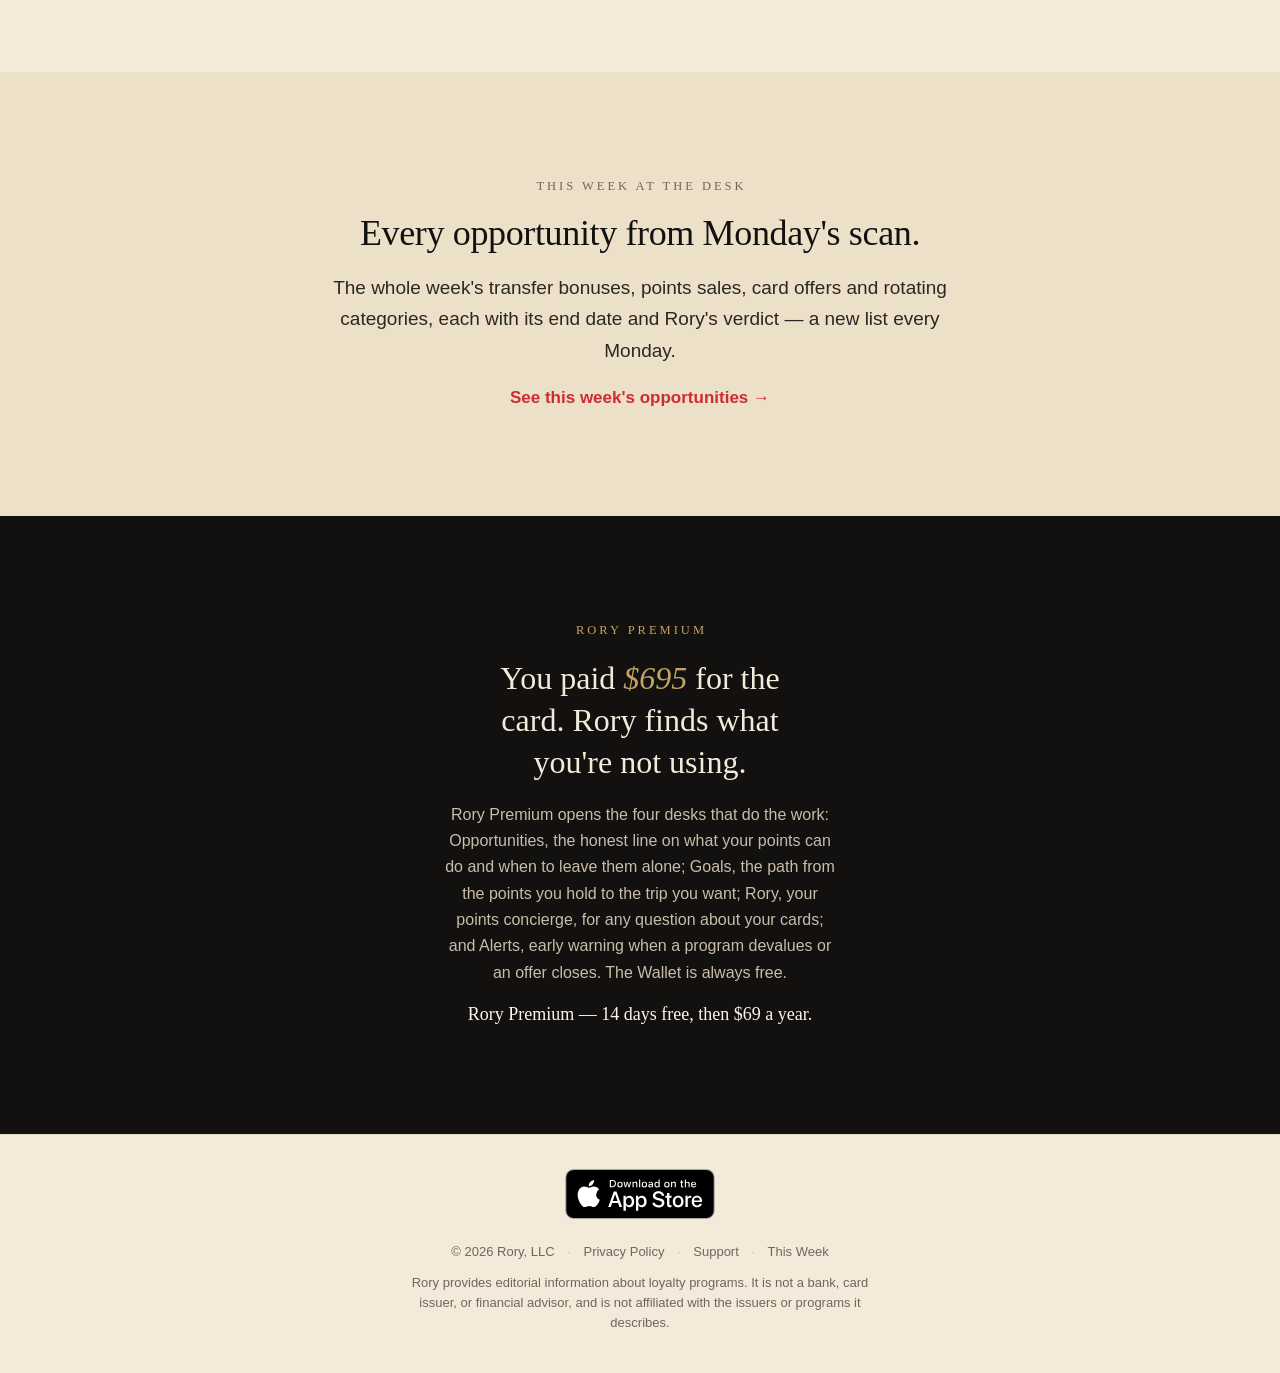
==== commit e841c073: "Brief 36 – Fix 3 — home page "This week at the desk" band rewritten for the whole-list page (John, 1" ====
--- a/index.html
+++ b/index.html
@@ -137,9 +137,9 @@
   <section class="band band--alt deskband reveal">
     <div class="wrap">
       <p class="eyebrow">This week at the desk</p>
-      <h2>The moves Rory flagged this week.</h2>
-      <p class="lede" style="margin:0 auto">A short, dated read of the handful of opportunities worth your attention right now — with the verdict on each. The full desk lands in the app.</p>
-      <a class="go" href="this-week/">See this week's digest →</a>
+      <h2>Every opportunity from Monday's scan.</h2>
+      <p class="lede" style="margin:0 auto">The whole week's transfer bonuses, points sales, card offers and rotating categories, each with its end date and Rory's verdict — a new list every Monday.</p>
+      <a class="go" href="this-week/">See this week's opportunities →</a>
     </div>
   </section>
 
